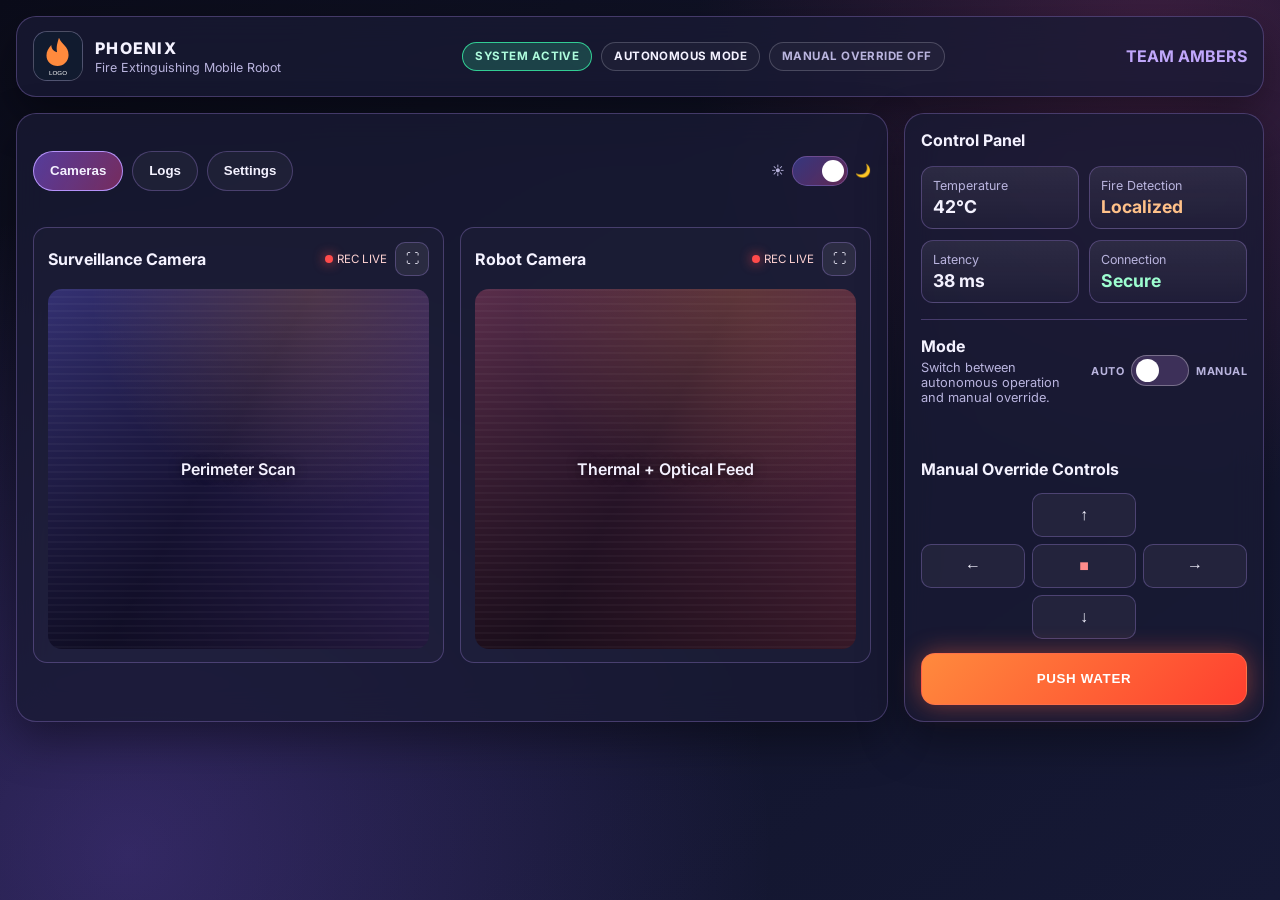
==== index.html @ cbeb3425 "Add top-nav theme switch and improve settings control styling" ====
<!DOCTYPE html>
<html lang="en">
  <head>
    <meta charset="UTF-8" />
    <meta name="viewport" content="width=device-width, initial-scale=1.0" />
    <title>PHOENIX Control Dashboard</title>
    <link rel="preconnect" href="https://fonts.googleapis.com" />
    <link rel="preconnect" href="https://fonts.gstatic.com" crossorigin />
    <link
      href="https://fonts.googleapis.com/css2?family=Inter:wght@400;500;600;700;800&display=swap"
      rel="stylesheet"
    />
    <link rel="stylesheet" href="styles.css" />
  </head>
  <body>
    <div class="app-shell">
      <header class="topbar glass-panel">
        <div class="brand">
          <div class="logo-mark">
            <img
              src="data:image/svg+xml,%3Csvg xmlns='http://www.w3.org/2000/svg' viewBox='0 0 100 100'%3E%3Crect width='100' height='100' rx='18' fill='%23111b2f'/%3E%3Cpath d='M52 12c6 15 20 17 20 36 0 13-10 23-23 23S26 62 26 49c0-9 4-15 10-22 0 8 5 13 12 15-2-12 1-20 4-30z' fill='%23ff8a3d'/%3E%3Ctext x='50' y='90' font-size='13' text-anchor='middle' fill='%23fff' font-family='Arial'%3ELOGO%3C/text%3E%3C/svg%3E"
              alt="PHOENIX logo placeholder"
            />
          </div>
          <div>
            <p class="logo-title">PHOENIX</p>
            <p class="logo-subtitle">Fire Extinguishing Mobile Robot</p>
          </div>
        </div>

        <div class="status-cluster">
          <span class="status-pill active">SYSTEM ACTIVE</span>
          <span class="status-pill">AUTONOMOUS MODE</span>
          <span class="status-pill muted" id="overrideBadge">MANUAL OVERRIDE OFF</span>
        </div>

        <div class="team-tag">TEAM AMBERS</div>
      </header>

      <main class="dashboard-grid">
        <section class="main-panel glass-panel">
          <div class="tabs-row">
            <nav class="main-tabs" aria-label="Main navigation tabs">
              <button class="main-tab active" data-panel="panelCameras">Cameras</button>
              <button class="main-tab" data-panel="panelLogs">Logs</button>
              <button class="main-tab" data-panel="panelSettings">Settings</button>
            </nav>

            <label class="theme-switch" for="themeSwitch">
              <span>☀️</span>
              <input id="themeSwitch" type="checkbox" aria-label="Toggle dark and light mode" />
              <span class="theme-slider"></span>
              <span>🌙</span>
            </label>
          </div>

          <section class="main-content-panel active" id="panelCameras">
            <div class="feeds-section">
              <article class="camera-card">
                <header class="camera-header">
                  <h2>Surveillance Camera</h2>
                  <div class="camera-actions">
                    <span class="recording"><span class="dot"></span>REC LIVE</span>
                    <button class="icon-button" data-target="surveillanceFeed" aria-label="Toggle surveillance camera fullscreen">⛶</button>
                  </div>
                </header>
                <div class="camera-view surveillance" id="surveillanceFeed">
                  <div class="scanline"></div>
                  <p>Perimeter Scan</p>
                </div>
              </article>

              <article class="camera-card">
                <header class="camera-header">
                  <h2>Robot Camera</h2>
                  <div class="camera-actions">
                    <span class="recording"><span class="dot"></span>REC LIVE</span>
                    <button class="icon-button" data-target="robotFeed" aria-label="Toggle robot camera fullscreen">⛶</button>
                  </div>
                </header>
                <div class="camera-view robot" id="robotFeed">
                  <div class="scanline"></div>
                  <p>Thermal + Optical Feed</p>
                </div>
              </article>
            </div>
          </section>

          <section class="main-content-panel" id="panelLogs">
            <div class="logs-board">
              <h2>Mission Logs</h2>
              <ul class="logs-list">
                <li><span>11:28:17</span> Autonomous patrol initialized on Track Alpha.</li>
                <li><span>11:29:03</span> Heat signature detected at Zone B2.</li>
                <li><span>11:29:26</span> Water discharge cycle armed.</li>
                <li><span>11:29:41</span> PUSH WATER command validated by operator.</li>
                <li><span>11:30:11</span> Suppression cycle completed successfully.</li>
                <li><span>11:30:40</span> Area thermal index returned to safe baseline.</li>
              </ul>
            </div>
          </section>

          <section class="main-content-panel" id="panelSettings">
            <div class="settings-board">
              <h2>System Settings</h2>
              <div class="settings-grid">
                <label class="setting-item"><span>Auto Reconnect</span><input class="setting-toggle" type="checkbox" checked /></label>
                <label class="setting-item"><span>Thermal Overlay</span><input class="setting-toggle" type="checkbox" checked /></label>
                <label class="setting-item"><span>Alert Sound</span><input class="setting-toggle" type="checkbox" /></label>
                <label class="setting-item"><span>Night Contrast Boost</span><input class="setting-toggle" type="checkbox" checked /></label>
              </div>
            </div>
          </section>
        </section>

        <aside class="control-sidebar glass-panel" id="controls">
          <h2>Control Panel</h2>

          <section class="status-grid">
            <div class="metric-card"><p>Temperature</p><strong>42°C</strong></div>
            <div class="metric-card"><p>Fire Detection</p><strong class="alert">Localized</strong></div>
            <div class="metric-card"><p>Latency</p><strong>38 ms</strong></div>
            <div class="metric-card"><p>Connection</p><strong class="ok">Secure</strong></div>
          </section>

          <section class="mode-toggle">
            <div>
              <h3>Mode</h3>
              <p>Switch between autonomous operation and manual override.</p>
            </div>
            <label class="switch" for="modeSwitch">
              <span class="switch-label">AUTO</span>
              <input type="checkbox" id="modeSwitch" />
              <span class="slider"></span>
              <span class="switch-label">MANUAL</span>
            </label>
          </section>

          <div class="mode-feedback" id="modeFeedback" role="status" aria-live="polite"></div>

          <section class="manual-controls" id="manualControls" hidden>
            <h3>Manual Override Controls</h3>
            <div class="dpad" role="group" aria-label="Directional controls">
              <button aria-label="Move up">↑</button>
              <button aria-label="Move left">←</button>
              <button class="stop-mini" aria-label="Pause">■</button>
              <button aria-label="Move right">→</button>
              <button aria-label="Move down">↓</button>
            </div>
            <button class="emergency-stop">PUSH WATER</button>
          </section>
        </aside>
      </main>
    </div>

    <script src="script.js"></script>
  </body>
</html>
---- styles.css ----
:root {
  --bg-primary: #101123;
  --glass: rgba(25, 26, 52, 0.78);
  --border: rgba(186, 151, 255, 0.28);
  --text-main: #f4f2ff;
  --text-dim: #b9b4de;
  --brand-primary: #8b5cf6;
  --brand-secondary: #ec4899;
  --accent-warm: #ff9f43;
  --danger: #ff4b4b;
  --ok: #39f0a8;
  --shadow: 0 18px 45px rgba(0, 0, 0, 0.4);
  --radius-lg: 20px;
  --radius-md: 14px;
}

body.light {
  --bg-primary: #eef2ff;
  --glass: rgba(255, 255, 255, 0.82);
  --border: rgba(99, 102, 241, 0.24);
  --text-main: #1f2340;
  --text-dim: #59608d;
  --brand-primary: #6366f1;
  --brand-secondary: #ec4899;
  --accent-warm: #f97316;
  --shadow: 0 16px 35px rgba(70, 69, 126, 0.16);
}

* { box-sizing: border-box; }

body {
  margin: 0;
  font-family: "Inter", sans-serif;
  background:
    radial-gradient(circle at 90% 5%, rgba(236, 72, 153, 0.2), transparent 32%),
    radial-gradient(circle at 10% 95%, rgba(139, 92, 246, 0.28), transparent 45%),
    linear-gradient(145deg, #0b0c1a, #11142a 45%, #161936);
  color: var(--text-main);
  min-height: 100vh;
  transition: background .3s ease, color .2s ease;
}

body.light {
  background:
    radial-gradient(circle at 95% 0%, rgba(99, 102, 241, 0.18), transparent 34%),
    radial-gradient(circle at 8% 95%, rgba(236, 72, 153, 0.14), transparent 40%),
    linear-gradient(145deg, #eef2ff, #f8f9ff 45%, #f2f6ff);
}

.app-shell { max-width: 1600px; margin: 0 auto; padding: 1rem; display: grid; gap: 1rem; }

.glass-panel {
  background: var(--glass);
  border: 1px solid var(--border);
  backdrop-filter: blur(16px);
  border-radius: var(--radius-lg);
  box-shadow: var(--shadow);
  animation: fadeInUp .45s ease;
}

.topbar { padding: 0.9rem 1rem; display: flex; gap: 0.8rem; align-items: center; justify-content: space-between; }
.brand { display: flex; align-items: center; gap: 0.75rem; }

.logo-mark {
  width: 50px;
  height: 50px;
  border-radius: 14px;
  overflow: hidden;
  border: 1px solid rgba(255,255,255,.22);
  background: linear-gradient(135deg, #22264f, #171a33);
}

body.light .logo-mark {
  border-color: rgba(99, 102, 241, 0.28);
  background: linear-gradient(135deg, #edf0ff, #dfe4ff);
}

.logo-mark img { width: 100%; height: 100%; object-fit: cover; display:block; }
.logo-title { margin: 0; font-weight: 800; letter-spacing: 0.08em; }
.logo-subtitle { margin: 0.1rem 0 0; font-size: 0.78rem; color: var(--text-dim); }

.status-cluster { display: flex; gap: 0.55rem; flex-wrap: wrap; justify-content: center; }
.status-pill {
  border: 1px solid color-mix(in srgb, var(--text-main) 20%, transparent);
  border-radius: 999px;
  padding: 0.4rem 0.75rem;
  font-size: 0.72rem;
  font-weight: 700;
  letter-spacing: 0.04em;
  background: rgba(255, 255, 255, 0.03);
}
.status-pill.active { background: rgba(57, 240, 168, 0.2); border-color: rgba(57, 240, 168, 0.8); color: #aefcdd; }
.status-pill.muted { color: var(--text-dim); }
.team-tag { font-weight: 700; color: color-mix(in srgb, var(--brand-primary) 50%, var(--text-main)); }

.dashboard-grid { display: grid; grid-template-columns: 1fr 360px; gap: 1rem; }
.main-panel { padding: 1rem; display: grid; gap: 1rem; }

.tabs-row { display: flex; align-items: center; justify-content: space-between; gap: .8rem; flex-wrap: wrap; }
.main-tabs { display: flex; gap: 0.55rem; flex-wrap: wrap; }
.main-tab,
.main-tab-link {
  border: 1px solid var(--border);
  background: rgba(255, 255, 255, 0.04);
  color: var(--text-main);
  border-radius: 999px;
  min-height: 40px;
  padding: 0.55rem 1rem;
  font-weight: 600;
  text-decoration: none;
  display: inline-flex;
  align-items: center;
  justify-content: center;
  transition: transform .2s ease, box-shadow .2s ease, border-color .2s ease;
}

.main-tab:hover,
.main-tab-link:hover { transform: translateY(-1px); box-shadow: 0 8px 20px rgba(0,0,0,.25); }

.main-tab.active,
.main-tab-link.active {
  background: linear-gradient(120deg, rgba(139, 92, 246, 0.55), rgba(236, 72, 153, 0.45));
  border-color: rgba(186, 151, 255, 0.95);
}

.theme-switch {
  display: inline-flex;
  align-items: center;
  gap: .45rem;
  font-size: .8rem;
  color: var(--text-dim);
  user-select: none;
}

.theme-switch input {
  opacity: 0;
  width: 0;
  height: 0;
  position: absolute;
}

.theme-slider {
  position: relative;
  width: 56px;
  height: 30px;
  border-radius: 999px;
  border: 1px solid var(--border);
  background: linear-gradient(135deg, rgba(99,102,241,.4), rgba(236,72,153,.34));
}

.theme-slider::before {
  content: "";
  position: absolute;
  left: 4px;
  top: 3px;
  width: 22px;
  height: 22px;
  border-radius: 50%;
  background: #fff;
  transition: transform .22s ease;
}

.theme-switch input:checked + .theme-slider::before {
  transform: translateX(25px);
}

.main-content-panel { display: none; }
.main-content-panel.active { display: block; animation: fadeIn .28s ease; }

.feeds-section { display: grid; grid-template-columns: repeat(2, minmax(0, 1fr)); gap: 1rem; }
.camera-card {
  padding: 0.85rem;
  border: 1px solid var(--border);
  border-radius: var(--radius-md);
  background: rgba(255, 255, 255, 0.02);
  transition: transform .2s ease, box-shadow .2s ease;
}
.camera-card:hover { transform: translateY(-2px); box-shadow: 0 14px 30px rgba(0,0,0,.25); }

.camera-header { display: flex; justify-content: space-between; align-items: center; margin-bottom: 0.8rem; }
.camera-header h2,.control-sidebar h2,.mode-toggle h3,.manual-controls h3,.logs-board h2,.settings-board h2 { margin: 0; font-size: 1rem; }
.camera-actions { display: flex; align-items: center; gap: 0.5rem; }
.recording { font-size: 0.72rem; color: #ffd3d3; display: flex; align-items: center; gap: 0.3rem; }
.dot { width: 8px; height: 8px; border-radius: 50%; background: var(--danger); box-shadow: 0 0 12px rgba(255, 75, 75, 0.9); animation: pulse 1.15s infinite; }

.icon-button { border: 1px solid var(--border); background: rgba(255,255,255,.07); color: var(--text-main); border-radius: 10px; width: 34px; height: 34px; cursor: pointer; }
.icon-button:hover { border-color: rgba(236,72,153,.7); }

.camera-view {
  position: relative;
  border-radius: var(--radius-md);
  min-height: 440px;
  overflow: hidden;
  display: grid;
  place-content: center;
  text-align: center;
  color: #f4f1ff;
  isolation: isolate;
}
.camera-view::after { content:""; position:absolute; inset:0; background: radial-gradient(circle at 70% 0%, rgba(255, 159, 67, 0.2), transparent 50%); z-index:0; }
.camera-view p { z-index:1; margin:0; font-weight:600; text-shadow:0 0 12px rgba(0,0,0,.7); }
.surveillance { background: linear-gradient(rgba(0,0,0,.2), rgba(0,0,0,.62)), linear-gradient(120deg, #413d8f, #28215d 45%, #5a3f9f); }
.robot { background: linear-gradient(rgba(0,0,0,.2), rgba(0,0,0,.62)), linear-gradient(120deg, #70395d, #442245 45%, #8e3f66); }
.scanline { position:absolute; inset:0; background: repeating-linear-gradient(to bottom, rgba(255,255,255,.03) 0, rgba(255,255,255,.03) 2px, transparent 2px, transparent 7px); }

.logs-board,.settings-board { border:1px solid var(--border); border-radius: var(--radius-md); padding:0.9rem; background: rgba(255,255,255,.03); }
.logs-list { list-style:none; padding:0; margin:.8rem 0 0; display:grid; gap:.55rem; }
.logs-list li { border:1px solid var(--border); border-radius:10px; padding:.58rem .7rem; font-size:.82rem; background: rgba(255,255,255,.03); }
.logs-list li span { color: #d1b4ff; font-weight:700; margin-right:.4rem; }

.settings-grid { margin-top:.8rem; display:grid; grid-template-columns: repeat(2, minmax(0,1fr)); gap:.75rem; }
.setting-item {
  display:flex;
  justify-content:space-between;
  align-items:center;
  border:1px solid var(--border);
  background: rgba(255,255,255,.03);
  border-radius:12px;
  padding:.7rem .85rem;
  font-size:.86rem;
  min-height: 54px;
}

.setting-toggle {
  appearance: none;
  width: 48px;
  height: 26px;
  border-radius: 999px;
  background: color-mix(in srgb, var(--text-dim) 45%, transparent);
  border: 1px solid var(--border);
  position: relative;
  transition: .2s ease;
  cursor: pointer;
}

.setting-toggle::before {
  content: "";
  width: 18px;
  height: 18px;
  border-radius: 50%;
  background: white;
  position: absolute;
  top: 3px;
  left: 3px;
  transition: .2s ease;
}

.setting-toggle:checked {
  background: linear-gradient(135deg, var(--brand-primary), var(--brand-secondary));
}

.setting-toggle:checked::before {
  transform: translateX(21px);
}

.control-sidebar { padding:1rem; display:grid; gap:1rem; align-content:start; }
.status-grid { display:grid; grid-template-columns: repeat(2, minmax(0,1fr)); gap:.65rem; }
.metric-card { border-radius:12px; border:1px solid var(--border); background:linear-gradient(180deg, rgba(255,255,255,.08), rgba(255,255,255,.02)); padding:.7rem; transition: transform .2s ease; }
.metric-card:hover { transform: translateY(-2px); }
.metric-card p { margin:0; color:var(--text-dim); font-size:.78rem; }
.metric-card strong { margin-top:.2rem; display:block; font-size:1.1rem; }
.metric-card .alert { color:#ffc189; }
.metric-card .ok { color:#9dfdd0; }

.mode-toggle { display:flex; justify-content:space-between; gap:1rem; align-items:center; border-top:1px solid var(--border); padding-top:1rem; }
.mode-toggle p { margin:.25rem 0 0; color:var(--text-dim); font-size:.8rem; }
.switch { display:flex; align-items:center; gap:.45rem; }
.switch-label { font-size:.68rem; color:var(--text-dim); font-weight:700; letter-spacing:.04em; }
.switch input { opacity:0; width:0; height:0; position:absolute; }
.slider { position:relative; width:58px; height:31px; background:#3d3059; border-radius:999px; transition:.22s; border:1px solid rgba(255,255,255,.3); }
.slider::before { content:""; position:absolute; width:23px; height:23px; left:4px; top:3px; border-radius:50%; background:white; transition:.22s; }
.switch input:checked + .slider { background: linear-gradient(135deg, var(--brand-primary), var(--brand-secondary)); box-shadow: 0 0 14px rgba(139,92,246,.45); }
.switch input:checked + .slider::before { transform: translateX(27px); }

.mode-feedback {
  min-height: 22px;
  font-size: .78rem;
  color: #c7b6ff;
  opacity: 0;
  transform: translateY(-2px);
  transition: opacity .2s ease, transform .2s ease;
}
.mode-feedback.show { opacity: 1; transform: translateY(0); }

.manual-controls { display:grid; gap:.85rem; animation:fadeIn .25s ease; }
.dpad { display:grid; grid-template-columns: repeat(3, minmax(0,1fr)); gap:.45rem; }
.dpad button { border:1px solid var(--border); background: rgba(255,255,255,.05); color:var(--text-main); border-radius:10px; min-height:44px; font-size:1rem; }
.dpad button:hover { background: rgba(255,255,255,.12); }
.dpad button:nth-child(1){grid-column:2;} .dpad button:nth-child(2){grid-column:1;} .dpad button:nth-child(3){grid-column:2;} .dpad button:nth-child(4){grid-column:3;} .dpad button:nth-child(5){grid-column:2;}
.stop-mini { color:#ff8c8c !important; }

.emergency-stop { border:1px solid rgba(255,110,80,.65); background:linear-gradient(135deg, #ff8a3d, #ff3f2f); color:white; font-weight:800; letter-spacing:.05em; border-radius:14px; min-height:52px; box-shadow:0 0 24px rgba(255, 96, 61, 0.45); transition: transform .16s ease; }
.emergency-stop:hover { transform: scale(1.02); }

@keyframes pulse { 0%,100%{transform:scale(1);opacity:1;} 50%{transform:scale(1.2);opacity:.55;} }
@keyframes fadeIn { from { opacity:0; transform: translateY(3px);} to { opacity:1; transform:translateY(0);} }
@keyframes fadeInUp { from { opacity:0; transform: translateY(8px);} to { opacity:1; transform: translateY(0);} }

@media (max-width:1300px){ .camera-view { min-height:360px; } }
@media (max-width:1100px){ .dashboard-grid { grid-template-columns:1fr; } .topbar { flex-wrap:wrap; } .team-tag{ width:100%; text-align:right; } .settings-grid { grid-template-columns:1fr; } }
@media (max-width:800px){ .feeds-section { grid-template-columns:1fr; } .camera-view { min-height:280px; } .status-cluster{width:100%;} }
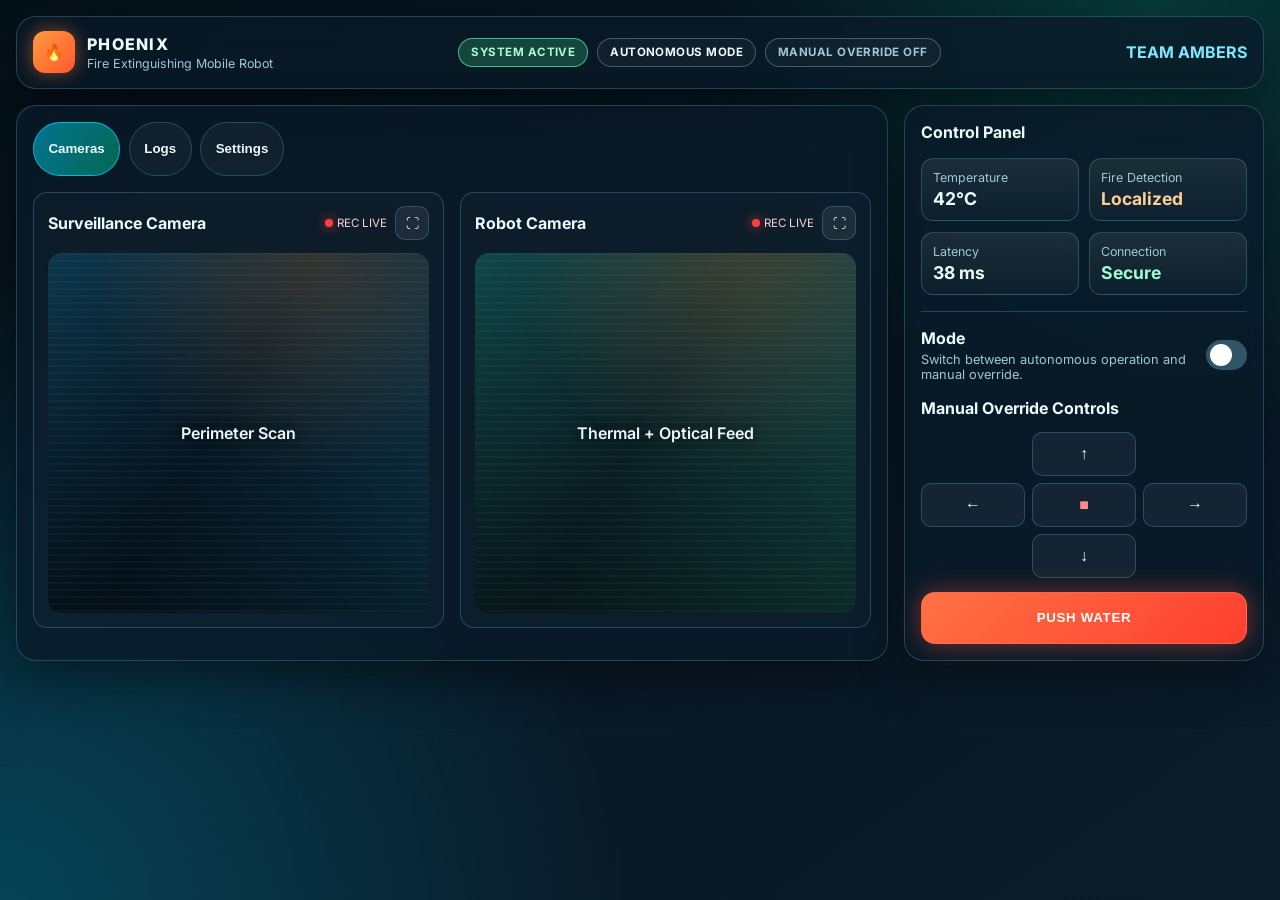
==== commit 33024476: "Merge branch 'main' into codex/design-dashboard-ui-for-phoenix-robot-47hbim" ====
--- a/index.html
+++ b/index.html
@@ -16,12 +16,7 @@
     <div class="app-shell">
       <header class="topbar glass-panel">
         <div class="brand">
-          <div class="logo-mark">
-            <img
-              src="data:image/svg+xml,%3Csvg xmlns='http://www.w3.org/2000/svg' viewBox='0 0 100 100'%3E%3Crect width='100' height='100' rx='18' fill='%23111b2f'/%3E%3Cpath d='M52 12c6 15 20 17 20 36 0 13-10 23-23 23S26 62 26 49c0-9 4-15 10-22 0 8 5 13 12 15-2-12 1-20 4-30z' fill='%23ff8a3d'/%3E%3Ctext x='50' y='90' font-size='13' text-anchor='middle' fill='%23fff' font-family='Arial'%3ELOGO%3C/text%3E%3C/svg%3E"
-              alt="PHOENIX logo placeholder"
-            />
-          </div>
+          <div class="logo-mark" aria-hidden="true">🔥</div>
           <div>
             <p class="logo-title">PHOENIX</p>
             <p class="logo-subtitle">Fire Extinguishing Mobile Robot</p>
@@ -39,20 +34,11 @@
 
       <main class="dashboard-grid">
         <section class="main-panel glass-panel">
-          <div class="tabs-row">
-            <nav class="main-tabs" aria-label="Main navigation tabs">
-              <button class="main-tab active" data-panel="panelCameras">Cameras</button>
-              <button class="main-tab" data-panel="panelLogs">Logs</button>
-              <button class="main-tab" data-panel="panelSettings">Settings</button>
-            </nav>
-
-            <label class="theme-switch" for="themeSwitch">
-              <span>☀️</span>
-              <input id="themeSwitch" type="checkbox" aria-label="Toggle dark and light mode" />
-              <span class="theme-slider"></span>
-              <span>🌙</span>
-            </label>
-          </div>
+          <nav class="main-tabs" aria-label="Main navigation tabs">
+            <button class="main-tab active" data-panel="panelCameras">Cameras</button>
+            <button class="main-tab" data-panel="panelLogs">Logs</button>
+            <button class="main-tab" data-panel="panelSettings">Settings</button>
+          </nav>
 
           <section class="main-content-panel active" id="panelCameras">
             <div class="feeds-section">
@@ -104,10 +90,22 @@
             <div class="settings-board">
               <h2>System Settings</h2>
               <div class="settings-grid">
-                <label class="setting-item"><span>Auto Reconnect</span><input class="setting-toggle" type="checkbox" checked /></label>
-                <label class="setting-item"><span>Thermal Overlay</span><input class="setting-toggle" type="checkbox" checked /></label>
-                <label class="setting-item"><span>Alert Sound</span><input class="setting-toggle" type="checkbox" /></label>
-                <label class="setting-item"><span>Night Contrast Boost</span><input class="setting-toggle" type="checkbox" checked /></label>
+                <label class="setting-item">
+                  <span>Auto Reconnect</span>
+                  <input type="checkbox" checked />
+                </label>
+                <label class="setting-item">
+                  <span>Thermal Overlay</span>
+                  <input type="checkbox" checked />
+                </label>
+                <label class="setting-item">
+                  <span>Alert Sound</span>
+                  <input type="checkbox" />
+                </label>
+                <label class="setting-item">
+                  <span>Night Contrast Boost</span>
+                  <input type="checkbox" checked />
+                </label>
               </div>
             </div>
           </section>
@@ -117,10 +115,22 @@
           <h2>Control Panel</h2>
 
           <section class="status-grid">
-            <div class="metric-card"><p>Temperature</p><strong>42°C</strong></div>
-            <div class="metric-card"><p>Fire Detection</p><strong class="alert">Localized</strong></div>
-            <div class="metric-card"><p>Latency</p><strong>38 ms</strong></div>
-            <div class="metric-card"><p>Connection</p><strong class="ok">Secure</strong></div>
+            <div class="metric-card">
+              <p>Temperature</p>
+              <strong>42°C</strong>
+            </div>
+            <div class="metric-card">
+              <p>Fire Detection</p>
+              <strong class="alert">Localized</strong>
+            </div>
+            <div class="metric-card">
+              <p>Latency</p>
+              <strong>38 ms</strong>
+            </div>
+            <div class="metric-card">
+              <p>Connection</p>
+              <strong class="ok">Secure</strong>
+            </div>
           </section>
 
           <section class="mode-toggle">
@@ -128,15 +138,11 @@
               <h3>Mode</h3>
               <p>Switch between autonomous operation and manual override.</p>
             </div>
-            <label class="switch" for="modeSwitch">
-              <span class="switch-label">AUTO</span>
+            <label class="switch">
               <input type="checkbox" id="modeSwitch" />
               <span class="slider"></span>
-              <span class="switch-label">MANUAL</span>
             </label>
           </section>
-
-          <div class="mode-feedback" id="modeFeedback" role="status" aria-live="polite"></div>
 
           <section class="manual-controls" id="manualControls" hidden>
             <h3>Manual Override Controls</h3>
@@ -147,6 +153,7 @@
               <button aria-label="Move right">→</button>
               <button aria-label="Move down">↓</button>
             </div>
+
             <button class="emergency-stop">PUSH WATER</button>
           </section>
         </aside>
--- a/styles.css
+++ b/styles.css
@@ -1,29 +1,18 @@
 :root {
-  --bg-primary: #101123;
-  --glass: rgba(25, 26, 52, 0.78);
-  --border: rgba(186, 151, 255, 0.28);
-  --text-main: #f4f2ff;
-  --text-dim: #b9b4de;
-  --brand-primary: #8b5cf6;
-  --brand-secondary: #ec4899;
-  --accent-warm: #ff9f43;
-  --danger: #ff4b4b;
-  --ok: #39f0a8;
+  --bg-primary: #061017;
+  --bg-secondary: #0b2230;
+  --glass: rgba(10, 26, 40, 0.78);
+  --border: rgba(122, 229, 255, 0.22);
+  --text-main: #ebfbff;
+  --text-dim: #9fc8d3;
+  --brand-primary: #00d1ff;
+  --brand-secondary: #00ffa8;
+  --accent-warm: #ff9a3d;
+  --danger: #ff3f3f;
+  --ok: #4df7a1;
   --shadow: 0 18px 45px rgba(0, 0, 0, 0.4);
   --radius-lg: 20px;
   --radius-md: 14px;
-}
-
-body.light {
-  --bg-primary: #eef2ff;
-  --glass: rgba(255, 255, 255, 0.82);
-  --border: rgba(99, 102, 241, 0.24);
-  --text-main: #1f2340;
-  --text-dim: #59608d;
-  --brand-primary: #6366f1;
-  --brand-secondary: #ec4899;
-  --accent-warm: #f97316;
-  --shadow: 0 16px 35px rgba(70, 69, 126, 0.16);
 }
 
 * { box-sizing: border-box; }
@@ -32,22 +21,20 @@
   margin: 0;
   font-family: "Inter", sans-serif;
   background:
-    radial-gradient(circle at 90% 5%, rgba(236, 72, 153, 0.2), transparent 32%),
-    radial-gradient(circle at 10% 95%, rgba(139, 92, 246, 0.28), transparent 45%),
-    linear-gradient(145deg, #0b0c1a, #11142a 45%, #161936);
+    radial-gradient(circle at 90% 0%, rgba(0, 255, 168, 0.15), transparent 30%),
+    radial-gradient(circle at 0% 100%, rgba(0, 209, 255, 0.24), transparent 40%),
+    linear-gradient(145deg, #041018, #081723 45%, #0a1c2a);
   color: var(--text-main);
   min-height: 100vh;
-  transition: background .3s ease, color .2s ease;
-}
-
-body.light {
-  background:
-    radial-gradient(circle at 95% 0%, rgba(99, 102, 241, 0.18), transparent 34%),
-    radial-gradient(circle at 8% 95%, rgba(236, 72, 153, 0.14), transparent 40%),
-    linear-gradient(145deg, #eef2ff, #f8f9ff 45%, #f2f6ff);
-}
-
-.app-shell { max-width: 1600px; margin: 0 auto; padding: 1rem; display: grid; gap: 1rem; }
+}
+
+.app-shell {
+  max-width: 1600px;
+  margin: 0 auto;
+  padding: 1rem;
+  display: grid;
+  gap: 1rem;
+}
 
 .glass-panel {
   background: var(--glass);
@@ -55,33 +42,40 @@
   backdrop-filter: blur(16px);
   border-radius: var(--radius-lg);
   box-shadow: var(--shadow);
-  animation: fadeInUp .45s ease;
-}
-
-.topbar { padding: 0.9rem 1rem; display: flex; gap: 0.8rem; align-items: center; justify-content: space-between; }
+}
+
+.topbar {
+  padding: 0.9rem 1rem;
+  display: flex;
+  gap: 0.8rem;
+  align-items: center;
+  justify-content: space-between;
+}
+
 .brand { display: flex; align-items: center; gap: 0.75rem; }
 
 .logo-mark {
-  width: 50px;
-  height: 50px;
-  border-radius: 14px;
-  overflow: hidden;
-  border: 1px solid rgba(255,255,255,.22);
-  background: linear-gradient(135deg, #22264f, #171a33);
-}
-
-body.light .logo-mark {
-  border-color: rgba(99, 102, 241, 0.28);
-  background: linear-gradient(135deg, #edf0ff, #dfe4ff);
-}
-
-.logo-mark img { width: 100%; height: 100%; object-fit: cover; display:block; }
+  width: 42px;
+  height: 42px;
+  border-radius: 12px;
+  display: grid;
+  place-content: center;
+  background: linear-gradient(135deg, var(--accent-warm), #ff5a2f);
+  box-shadow: 0 0 18px rgba(255, 122, 67, 0.5);
+}
+
 .logo-title { margin: 0; font-weight: 800; letter-spacing: 0.08em; }
 .logo-subtitle { margin: 0.1rem 0 0; font-size: 0.78rem; color: var(--text-dim); }
 
-.status-cluster { display: flex; gap: 0.55rem; flex-wrap: wrap; justify-content: center; }
+.status-cluster {
+  display: flex;
+  gap: 0.55rem;
+  flex-wrap: wrap;
+  justify-content: center;
+}
+
 .status-pill {
-  border: 1px solid color-mix(in srgb, var(--text-main) 20%, transparent);
+  border: 1px solid rgba(255, 255, 255, 0.25);
   border-radius: 999px;
   padding: 0.4rem 0.75rem;
   font-size: 0.72rem;
@@ -89,213 +83,285 @@
   letter-spacing: 0.04em;
   background: rgba(255, 255, 255, 0.03);
 }
-.status-pill.active { background: rgba(57, 240, 168, 0.2); border-color: rgba(57, 240, 168, 0.8); color: #aefcdd; }
+
+.status-pill.active {
+  background: rgba(77, 247, 161, 0.2);
+  border-color: rgba(77, 247, 161, 0.7);
+  color: #a9ffd3;
+}
+
 .status-pill.muted { color: var(--text-dim); }
-.team-tag { font-weight: 700; color: color-mix(in srgb, var(--brand-primary) 50%, var(--text-main)); }
-
-.dashboard-grid { display: grid; grid-template-columns: 1fr 360px; gap: 1rem; }
-.main-panel { padding: 1rem; display: grid; gap: 1rem; }
-
-.tabs-row { display: flex; align-items: center; justify-content: space-between; gap: .8rem; flex-wrap: wrap; }
-.main-tabs { display: flex; gap: 0.55rem; flex-wrap: wrap; }
-.main-tab,
-.main-tab-link {
+.team-tag { font-weight: 700; color: #7de8ff; }
+
+.dashboard-grid {
+  display: grid;
+  grid-template-columns: 1fr 360px;
+  gap: 1rem;
+}
+
+.main-panel {
+  padding: 1rem;
+  display: grid;
+  gap: 1rem;
+}
+
+.main-tabs {
+  display: flex;
+  gap: 0.55rem;
+  flex-wrap: wrap;
+}
+
+.main-tab {
   border: 1px solid var(--border);
   background: rgba(255, 255, 255, 0.04);
   color: var(--text-main);
   border-radius: 999px;
-  min-height: 40px;
-  padding: 0.55rem 1rem;
+  min-height: 38px;
+  padding: 0 0.9rem;
   font-weight: 600;
-  text-decoration: none;
-  display: inline-flex;
-  align-items: center;
-  justify-content: center;
-  transition: transform .2s ease, box-shadow .2s ease, border-color .2s ease;
-}
-
-.main-tab:hover,
-.main-tab-link:hover { transform: translateY(-1px); box-shadow: 0 8px 20px rgba(0,0,0,.25); }
-
-.main-tab.active,
-.main-tab-link.active {
-  background: linear-gradient(120deg, rgba(139, 92, 246, 0.55), rgba(236, 72, 153, 0.45));
-  border-color: rgba(186, 151, 255, 0.95);
-}
-
-.theme-switch {
-  display: inline-flex;
-  align-items: center;
-  gap: .45rem;
-  font-size: .8rem;
-  color: var(--text-dim);
-  user-select: none;
-}
-
-.theme-switch input {
-  opacity: 0;
-  width: 0;
-  height: 0;
-  position: absolute;
-}
-
-.theme-slider {
-  position: relative;
-  width: 56px;
-  height: 30px;
-  border-radius: 999px;
-  border: 1px solid var(--border);
-  background: linear-gradient(135deg, rgba(99,102,241,.4), rgba(236,72,153,.34));
-}
-
-.theme-slider::before {
-  content: "";
-  position: absolute;
-  left: 4px;
-  top: 3px;
-  width: 22px;
-  height: 22px;
-  border-radius: 50%;
-  background: #fff;
-  transition: transform .22s ease;
-}
-
-.theme-switch input:checked + .theme-slider::before {
-  transform: translateX(25px);
+}
+
+.main-tab.active {
+  background: linear-gradient(120deg, rgba(0, 209, 255, 0.5), rgba(0, 255, 168, 0.35));
+  border-color: rgba(0, 209, 255, 0.75);
 }
 
 .main-content-panel { display: none; }
-.main-content-panel.active { display: block; animation: fadeIn .28s ease; }
-
-.feeds-section { display: grid; grid-template-columns: repeat(2, minmax(0, 1fr)); gap: 1rem; }
+.main-content-panel.active { display: block; }
+
+.feeds-section {
+  display: grid;
+  grid-template-columns: repeat(2, minmax(0, 1fr));
+  gap: 1rem;
+}
+
 .camera-card {
   padding: 0.85rem;
   border: 1px solid var(--border);
   border-radius: var(--radius-md);
   background: rgba(255, 255, 255, 0.02);
-  transition: transform .2s ease, box-shadow .2s ease;
-}
-.camera-card:hover { transform: translateY(-2px); box-shadow: 0 14px 30px rgba(0,0,0,.25); }
-
-.camera-header { display: flex; justify-content: space-between; align-items: center; margin-bottom: 0.8rem; }
-.camera-header h2,.control-sidebar h2,.mode-toggle h3,.manual-controls h3,.logs-board h2,.settings-board h2 { margin: 0; font-size: 1rem; }
+}
+
+.camera-header {
+  display: flex;
+  justify-content: space-between;
+  align-items: center;
+  margin-bottom: 0.8rem;
+}
+
+.camera-header h2,
+.control-sidebar h2,
+.mode-toggle h3,
+.manual-controls h3,
+.logs-board h2,
+.settings-board h2 { margin: 0; font-size: 1rem; }
+
 .camera-actions { display: flex; align-items: center; gap: 0.5rem; }
 .recording { font-size: 0.72rem; color: #ffd3d3; display: flex; align-items: center; gap: 0.3rem; }
-.dot { width: 8px; height: 8px; border-radius: 50%; background: var(--danger); box-shadow: 0 0 12px rgba(255, 75, 75, 0.9); animation: pulse 1.15s infinite; }
-
-.icon-button { border: 1px solid var(--border); background: rgba(255,255,255,.07); color: var(--text-main); border-radius: 10px; width: 34px; height: 34px; cursor: pointer; }
-.icon-button:hover { border-color: rgba(236,72,153,.7); }
+.dot {
+  width: 8px;
+  height: 8px;
+  border-radius: 50%;
+  background: var(--danger);
+  box-shadow: 0 0 12px rgba(255, 63, 63, 0.9);
+}
+
+.icon-button {
+  border: 1px solid var(--border);
+  background: rgba(255, 255, 255, 0.07);
+  color: var(--text-main);
+  border-radius: 10px;
+  width: 34px;
+  height: 34px;
+  cursor: pointer;
+}
 
 .camera-view {
   position: relative;
   border-radius: var(--radius-md);
-  min-height: 440px;
+  min-height: 460px;
   overflow: hidden;
   display: grid;
   place-content: center;
   text-align: center;
-  color: #f4f1ff;
+  color: #e9f8ff;
   isolation: isolate;
 }
-.camera-view::after { content:""; position:absolute; inset:0; background: radial-gradient(circle at 70% 0%, rgba(255, 159, 67, 0.2), transparent 50%); z-index:0; }
-.camera-view p { z-index:1; margin:0; font-weight:600; text-shadow:0 0 12px rgba(0,0,0,.7); }
-.surveillance { background: linear-gradient(rgba(0,0,0,.2), rgba(0,0,0,.62)), linear-gradient(120deg, #413d8f, #28215d 45%, #5a3f9f); }
-.robot { background: linear-gradient(rgba(0,0,0,.2), rgba(0,0,0,.62)), linear-gradient(120deg, #70395d, #442245 45%, #8e3f66); }
-.scanline { position:absolute; inset:0; background: repeating-linear-gradient(to bottom, rgba(255,255,255,.03) 0, rgba(255,255,255,.03) 2px, transparent 2px, transparent 7px); }
-
-.logs-board,.settings-board { border:1px solid var(--border); border-radius: var(--radius-md); padding:0.9rem; background: rgba(255,255,255,.03); }
-.logs-list { list-style:none; padding:0; margin:.8rem 0 0; display:grid; gap:.55rem; }
-.logs-list li { border:1px solid var(--border); border-radius:10px; padding:.58rem .7rem; font-size:.82rem; background: rgba(255,255,255,.03); }
-.logs-list li span { color: #d1b4ff; font-weight:700; margin-right:.4rem; }
-
-.settings-grid { margin-top:.8rem; display:grid; grid-template-columns: repeat(2, minmax(0,1fr)); gap:.75rem; }
+
+.camera-view::after {
+  content: "";
+  position: absolute;
+  inset: 0;
+  background: radial-gradient(circle at 70% 0%, rgba(255, 154, 61, 0.18), transparent 50%);
+  z-index: 0;
+}
+
+.camera-view p { z-index: 1; margin: 0; font-weight: 600; text-shadow: 0 0 12px rgba(0, 0, 0, 0.7); }
+
+.surveillance {
+  background:
+    linear-gradient(rgba(0, 0, 0, 0.2), rgba(0, 0, 0, 0.62)),
+    linear-gradient(120deg, #0f4560, #0a263b 45%, #125270);
+}
+
+.robot {
+  background:
+    linear-gradient(rgba(0, 0, 0, 0.2), rgba(0, 0, 0, 0.62)),
+    linear-gradient(120deg, #14595a, #11363f 45%, #1d6c66);
+}
+
+.scanline {
+  position: absolute;
+  inset: 0;
+  background: repeating-linear-gradient(to bottom, rgba(255, 255, 255, 0.03) 0, rgba(255, 255, 255, 0.03) 2px, transparent 2px, transparent 7px);
+}
+
+.logs-board,
+.settings-board {
+  border: 1px solid var(--border);
+  border-radius: var(--radius-md);
+  padding: 0.9rem;
+  background: rgba(255, 255, 255, 0.03);
+}
+
+.logs-list {
+  list-style: none;
+  padding: 0;
+  margin: 0.8rem 0 0;
+  display: grid;
+  gap: 0.55rem;
+}
+
+.logs-list li {
+  border: 1px solid var(--border);
+  border-radius: 10px;
+  padding: 0.58rem 0.7rem;
+  font-size: 0.82rem;
+  background: rgba(255, 255, 255, 0.03);
+}
+
+.logs-list li span {
+  color: #96f3ff;
+  font-weight: 700;
+  margin-right: 0.4rem;
+}
+
+.settings-grid {
+  margin-top: 0.8rem;
+  display: grid;
+  grid-template-columns: repeat(2, minmax(0, 1fr));
+  gap: 0.6rem;
+}
+
 .setting-item {
-  display:flex;
-  justify-content:space-between;
-  align-items:center;
-  border:1px solid var(--border);
-  background: rgba(255,255,255,.03);
-  border-radius:12px;
-  padding:.7rem .85rem;
-  font-size:.86rem;
-  min-height: 54px;
-}
-
-.setting-toggle {
-  appearance: none;
-  width: 48px;
-  height: 26px;
+  display: flex;
+  justify-content: space-between;
+  align-items: center;
+  border: 1px solid var(--border);
+  background: rgba(255, 255, 255, 0.03);
+  border-radius: 10px;
+  padding: 0.55rem 0.7rem;
+  font-size: 0.82rem;
+}
+
+.control-sidebar { padding: 1rem; display: grid; gap: 1rem; align-content: start; }
+
+.status-grid {
+  display: grid;
+  grid-template-columns: repeat(2, minmax(0, 1fr));
+  gap: 0.65rem;
+}
+
+.metric-card {
+  border-radius: 12px;
+  border: 1px solid var(--border);
+  background: linear-gradient(180deg, rgba(255, 255, 255, 0.08), rgba(255, 255, 255, 0.02));
+  padding: 0.7rem;
+}
+
+.metric-card p { margin: 0; color: var(--text-dim); font-size: 0.78rem; }
+.metric-card strong { margin-top: 0.2rem; display: block; font-size: 1.1rem; }
+.metric-card .alert { color: #ffcd98; }
+.metric-card .ok { color: #9dfdd0; }
+
+.mode-toggle {
+  display: flex;
+  justify-content: space-between;
+  gap: 1rem;
+  align-items: center;
+  border-top: 1px solid var(--border);
+  padding-top: 1rem;
+}
+
+.mode-toggle p { margin: 0.25rem 0 0; color: var(--text-dim); font-size: 0.8rem; }
+.switch { position: relative; width: 56px; height: 30px; }
+.switch input { opacity: 0; width: 0; height: 0; }
+
+.slider {
+  position: absolute;
+  inset: 0;
+  background: #305567;
   border-radius: 999px;
-  background: color-mix(in srgb, var(--text-dim) 45%, transparent);
-  border: 1px solid var(--border);
-  position: relative;
-  transition: .2s ease;
-  cursor: pointer;
-}
-
-.setting-toggle::before {
+  transition: 0.2s;
+}
+
+.slider::before {
   content: "";
-  width: 18px;
-  height: 18px;
+  position: absolute;
+  width: 22px;
+  height: 22px;
+  left: 4px;
+  top: 4px;
   border-radius: 50%;
   background: white;
-  position: absolute;
-  top: 3px;
-  left: 3px;
-  transition: .2s ease;
-}
-
-.setting-toggle:checked {
-  background: linear-gradient(135deg, var(--brand-primary), var(--brand-secondary));
-}
-
-.setting-toggle:checked::before {
-  transform: translateX(21px);
-}
-
-.control-sidebar { padding:1rem; display:grid; gap:1rem; align-content:start; }
-.status-grid { display:grid; grid-template-columns: repeat(2, minmax(0,1fr)); gap:.65rem; }
-.metric-card { border-radius:12px; border:1px solid var(--border); background:linear-gradient(180deg, rgba(255,255,255,.08), rgba(255,255,255,.02)); padding:.7rem; transition: transform .2s ease; }
-.metric-card:hover { transform: translateY(-2px); }
-.metric-card p { margin:0; color:var(--text-dim); font-size:.78rem; }
-.metric-card strong { margin-top:.2rem; display:block; font-size:1.1rem; }
-.metric-card .alert { color:#ffc189; }
-.metric-card .ok { color:#9dfdd0; }
-
-.mode-toggle { display:flex; justify-content:space-between; gap:1rem; align-items:center; border-top:1px solid var(--border); padding-top:1rem; }
-.mode-toggle p { margin:.25rem 0 0; color:var(--text-dim); font-size:.8rem; }
-.switch { display:flex; align-items:center; gap:.45rem; }
-.switch-label { font-size:.68rem; color:var(--text-dim); font-weight:700; letter-spacing:.04em; }
-.switch input { opacity:0; width:0; height:0; position:absolute; }
-.slider { position:relative; width:58px; height:31px; background:#3d3059; border-radius:999px; transition:.22s; border:1px solid rgba(255,255,255,.3); }
-.slider::before { content:""; position:absolute; width:23px; height:23px; left:4px; top:3px; border-radius:50%; background:white; transition:.22s; }
-.switch input:checked + .slider { background: linear-gradient(135deg, var(--brand-primary), var(--brand-secondary)); box-shadow: 0 0 14px rgba(139,92,246,.45); }
-.switch input:checked + .slider::before { transform: translateX(27px); }
-
-.mode-feedback {
-  min-height: 22px;
-  font-size: .78rem;
-  color: #c7b6ff;
-  opacity: 0;
-  transform: translateY(-2px);
-  transition: opacity .2s ease, transform .2s ease;
-}
-.mode-feedback.show { opacity: 1; transform: translateY(0); }
-
-.manual-controls { display:grid; gap:.85rem; animation:fadeIn .25s ease; }
-.dpad { display:grid; grid-template-columns: repeat(3, minmax(0,1fr)); gap:.45rem; }
-.dpad button { border:1px solid var(--border); background: rgba(255,255,255,.05); color:var(--text-main); border-radius:10px; min-height:44px; font-size:1rem; }
-.dpad button:hover { background: rgba(255,255,255,.12); }
-.dpad button:nth-child(1){grid-column:2;} .dpad button:nth-child(2){grid-column:1;} .dpad button:nth-child(3){grid-column:2;} .dpad button:nth-child(4){grid-column:3;} .dpad button:nth-child(5){grid-column:2;}
-.stop-mini { color:#ff8c8c !important; }
-
-.emergency-stop { border:1px solid rgba(255,110,80,.65); background:linear-gradient(135deg, #ff8a3d, #ff3f2f); color:white; font-weight:800; letter-spacing:.05em; border-radius:14px; min-height:52px; box-shadow:0 0 24px rgba(255, 96, 61, 0.45); transition: transform .16s ease; }
-.emergency-stop:hover { transform: scale(1.02); }
-
-@keyframes pulse { 0%,100%{transform:scale(1);opacity:1;} 50%{transform:scale(1.2);opacity:.55;} }
-@keyframes fadeIn { from { opacity:0; transform: translateY(3px);} to { opacity:1; transform:translateY(0);} }
-@keyframes fadeInUp { from { opacity:0; transform: translateY(8px);} to { opacity:1; transform: translateY(0);} }
-
-@media (max-width:1300px){ .camera-view { min-height:360px; } }
-@media (max-width:1100px){ .dashboard-grid { grid-template-columns:1fr; } .topbar { flex-wrap:wrap; } .team-tag{ width:100%; text-align:right; } .settings-grid { grid-template-columns:1fr; } }
-@media (max-width:800px){ .feeds-section { grid-template-columns:1fr; } .camera-view { min-height:280px; } .status-cluster{width:100%;} }
+  transition: 0.2s;
+}
+
+.switch input:checked + .slider { background: linear-gradient(135deg, var(--brand-primary), var(--brand-secondary)); }
+.switch input:checked + .slider::before { transform: translateX(26px); }
+
+.manual-controls { display: grid; gap: 0.85rem; }
+.dpad { display: grid; grid-template-columns: repeat(3, minmax(0, 1fr)); gap: 0.45rem; }
+
+.dpad button {
+  border: 1px solid var(--border);
+  background: rgba(255, 255, 255, 0.05);
+  color: var(--text-main);
+  border-radius: 10px;
+  min-height: 44px;
+  font-size: 1rem;
+}
+
+.dpad button:nth-child(1) { grid-column: 2; }
+.dpad button:nth-child(2) { grid-column: 1; }
+.dpad button:nth-child(3) { grid-column: 2; }
+.dpad button:nth-child(4) { grid-column: 3; }
+.dpad button:nth-child(5) { grid-column: 2; }
+.stop-mini { color: #ff8c8c !important; }
+
+.emergency-stop {
+  border: 1px solid rgba(255, 110, 80, 0.65);
+  background: linear-gradient(135deg, #ff7144, #ff3f2f);
+  color: white;
+  font-weight: 800;
+  letter-spacing: 0.05em;
+  border-radius: 14px;
+  min-height: 52px;
+  box-shadow: 0 0 24px rgba(255, 82, 61, 0.45);
+}
+
+@media (max-width: 1300px) {
+  .camera-view { min-height: 360px; }
+}
+
+@media (max-width: 1100px) {
+  .dashboard-grid { grid-template-columns: 1fr; }
+  .topbar { flex-wrap: wrap; }
+  .team-tag { width: 100%; text-align: right; }
+  .settings-grid { grid-template-columns: 1fr; }
+}
+
+@media (max-width: 800px) {
+  .feeds-section { grid-template-columns: 1fr; }
+  .camera-view { min-height: 280px; }
+}
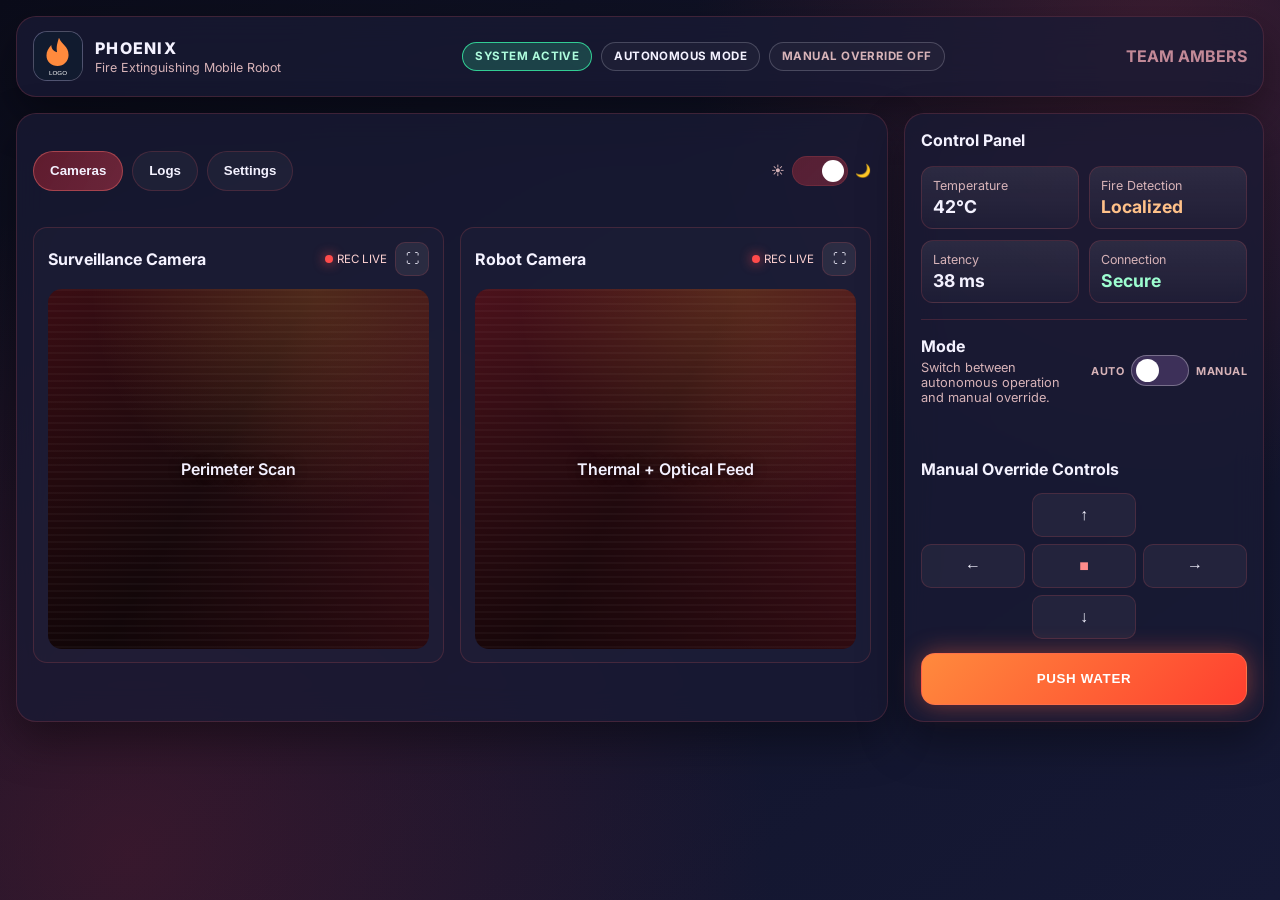
==== commit 8cb23fdc: "Shift dashboard palette from purple to midnight red tones" ====
--- a/index.html
+++ b/index.html
@@ -16,7 +16,12 @@
     <div class="app-shell">
       <header class="topbar glass-panel">
         <div class="brand">
-          <div class="logo-mark" aria-hidden="true">🔥</div>
+          <div class="logo-mark">
+            <img
+              src="data:image/svg+xml,%3Csvg xmlns='http://www.w3.org/2000/svg' viewBox='0 0 100 100'%3E%3Crect width='100' height='100' rx='18' fill='%23111b2f'/%3E%3Cpath d='M52 12c6 15 20 17 20 36 0 13-10 23-23 23S26 62 26 49c0-9 4-15 10-22 0 8 5 13 12 15-2-12 1-20 4-30z' fill='%23ff8a3d'/%3E%3Ctext x='50' y='90' font-size='13' text-anchor='middle' fill='%23fff' font-family='Arial'%3ELOGO%3C/text%3E%3C/svg%3E"
+              alt="PHOENIX logo placeholder"
+            />
+          </div>
           <div>
             <p class="logo-title">PHOENIX</p>
             <p class="logo-subtitle">Fire Extinguishing Mobile Robot</p>
@@ -34,11 +39,20 @@
 
       <main class="dashboard-grid">
         <section class="main-panel glass-panel">
-          <nav class="main-tabs" aria-label="Main navigation tabs">
-            <button class="main-tab active" data-panel="panelCameras">Cameras</button>
-            <button class="main-tab" data-panel="panelLogs">Logs</button>
-            <button class="main-tab" data-panel="panelSettings">Settings</button>
-          </nav>
+          <div class="tabs-row">
+            <nav class="main-tabs" aria-label="Main navigation tabs">
+              <button class="main-tab active" data-panel="panelCameras">Cameras</button>
+              <button class="main-tab" data-panel="panelLogs">Logs</button>
+              <button class="main-tab" data-panel="panelSettings">Settings</button>
+            </nav>
+
+            <label class="theme-switch" for="themeSwitch">
+              <span>☀️</span>
+              <input id="themeSwitch" type="checkbox" aria-label="Toggle dark and light mode" />
+              <span class="theme-slider"></span>
+              <span>🌙</span>
+            </label>
+          </div>
 
           <section class="main-content-panel active" id="panelCameras">
             <div class="feeds-section">
@@ -90,22 +104,10 @@
             <div class="settings-board">
               <h2>System Settings</h2>
               <div class="settings-grid">
-                <label class="setting-item">
-                  <span>Auto Reconnect</span>
-                  <input type="checkbox" checked />
-                </label>
-                <label class="setting-item">
-                  <span>Thermal Overlay</span>
-                  <input type="checkbox" checked />
-                </label>
-                <label class="setting-item">
-                  <span>Alert Sound</span>
-                  <input type="checkbox" />
-                </label>
-                <label class="setting-item">
-                  <span>Night Contrast Boost</span>
-                  <input type="checkbox" checked />
-                </label>
+                <label class="setting-item"><span>Auto Reconnect</span><input class="setting-toggle" type="checkbox" checked /></label>
+                <label class="setting-item"><span>Thermal Overlay</span><input class="setting-toggle" type="checkbox" checked /></label>
+                <label class="setting-item"><span>Alert Sound</span><input class="setting-toggle" type="checkbox" /></label>
+                <label class="setting-item"><span>Night Contrast Boost</span><input class="setting-toggle" type="checkbox" checked /></label>
               </div>
             </div>
           </section>
@@ -115,22 +117,10 @@
           <h2>Control Panel</h2>
 
           <section class="status-grid">
-            <div class="metric-card">
-              <p>Temperature</p>
-              <strong>42°C</strong>
-            </div>
-            <div class="metric-card">
-              <p>Fire Detection</p>
-              <strong class="alert">Localized</strong>
-            </div>
-            <div class="metric-card">
-              <p>Latency</p>
-              <strong>38 ms</strong>
-            </div>
-            <div class="metric-card">
-              <p>Connection</p>
-              <strong class="ok">Secure</strong>
-            </div>
+            <div class="metric-card"><p>Temperature</p><strong>42°C</strong></div>
+            <div class="metric-card"><p>Fire Detection</p><strong class="alert">Localized</strong></div>
+            <div class="metric-card"><p>Latency</p><strong>38 ms</strong></div>
+            <div class="metric-card"><p>Connection</p><strong class="ok">Secure</strong></div>
           </section>
 
           <section class="mode-toggle">
@@ -138,11 +128,15 @@
               <h3>Mode</h3>
               <p>Switch between autonomous operation and manual override.</p>
             </div>
-            <label class="switch">
+            <label class="switch" for="modeSwitch">
+              <span class="switch-label">AUTO</span>
               <input type="checkbox" id="modeSwitch" />
               <span class="slider"></span>
+              <span class="switch-label">MANUAL</span>
             </label>
           </section>
+
+          <div class="mode-feedback" id="modeFeedback" role="status" aria-live="polite"></div>
 
           <section class="manual-controls" id="manualControls" hidden>
             <h3>Manual Override Controls</h3>
@@ -153,7 +147,6 @@
               <button aria-label="Move right">→</button>
               <button aria-label="Move down">↓</button>
             </div>
-
             <button class="emergency-stop">PUSH WATER</button>
           </section>
         </aside>
--- a/styles.css
+++ b/styles.css
@@ -1,18 +1,29 @@
 :root {
-  --bg-primary: #061017;
-  --bg-secondary: #0b2230;
-  --glass: rgba(10, 26, 40, 0.78);
-  --border: rgba(122, 229, 255, 0.22);
-  --text-main: #ebfbff;
-  --text-dim: #9fc8d3;
-  --brand-primary: #00d1ff;
-  --brand-secondary: #00ffa8;
-  --accent-warm: #ff9a3d;
-  --danger: #ff3f3f;
-  --ok: #4df7a1;
+  --bg-primary: #101123;
+  --glass: rgba(25, 26, 52, 0.78);
+  --border: rgba(170, 70, 80, 0.28);
+  --text-main: #f4f2ff;
+  --text-dim: #d7b3b8;
+  --brand-primary: #8f1f2f;
+  --brand-secondary: #d43a4a;
+  --accent-warm: #ff9f43;
+  --danger: #ff4b4b;
+  --ok: #39f0a8;
   --shadow: 0 18px 45px rgba(0, 0, 0, 0.4);
   --radius-lg: 20px;
   --radius-md: 14px;
+}
+
+body.light {
+  --bg-primary: #eef2ff;
+  --glass: rgba(255, 255, 255, 0.82);
+  --border: rgba(143, 31, 47, 0.24);
+  --text-main: #1f2340;
+  --text-dim: #8d646b;
+  --brand-primary: #a32938;
+  --brand-secondary: #d43a4a;
+  --accent-warm: #f97316;
+  --shadow: 0 16px 35px rgba(70, 69, 126, 0.16);
 }
 
 * { box-sizing: border-box; }
@@ -21,20 +32,22 @@
   margin: 0;
   font-family: "Inter", sans-serif;
   background:
-    radial-gradient(circle at 90% 0%, rgba(0, 255, 168, 0.15), transparent 30%),
-    radial-gradient(circle at 0% 100%, rgba(0, 209, 255, 0.24), transparent 40%),
-    linear-gradient(145deg, #041018, #081723 45%, #0a1c2a);
+    radial-gradient(circle at 90% 5%, rgba(212, 58, 74, 0.22), transparent 32%),
+    radial-gradient(circle at 10% 95%, rgba(143, 31, 47, 0.30), transparent 45%),
+    linear-gradient(145deg, #0b0c1a, #11142a 45%, #161936);
   color: var(--text-main);
   min-height: 100vh;
-}
-
-.app-shell {
-  max-width: 1600px;
-  margin: 0 auto;
-  padding: 1rem;
-  display: grid;
-  gap: 1rem;
-}
+  transition: background .3s ease, color .2s ease;
+}
+
+body.light {
+  background:
+    radial-gradient(circle at 95% 0%, rgba(143, 31, 47, 0.18), transparent 34%),
+    radial-gradient(circle at 8% 95%, rgba(212, 58, 74, 0.16), transparent 40%),
+    linear-gradient(145deg, #eef2ff, #f8f9ff 45%, #f2f6ff);
+}
+
+.app-shell { max-width: 1600px; margin: 0 auto; padding: 1rem; display: grid; gap: 1rem; }
 
 .glass-panel {
   background: var(--glass);
@@ -42,40 +55,33 @@
   backdrop-filter: blur(16px);
   border-radius: var(--radius-lg);
   box-shadow: var(--shadow);
-}
-
-.topbar {
-  padding: 0.9rem 1rem;
-  display: flex;
-  gap: 0.8rem;
-  align-items: center;
-  justify-content: space-between;
-}
-
+  animation: fadeInUp .45s ease;
+}
+
+.topbar { padding: 0.9rem 1rem; display: flex; gap: 0.8rem; align-items: center; justify-content: space-between; }
 .brand { display: flex; align-items: center; gap: 0.75rem; }
 
 .logo-mark {
-  width: 42px;
-  height: 42px;
-  border-radius: 12px;
-  display: grid;
-  place-content: center;
-  background: linear-gradient(135deg, var(--accent-warm), #ff5a2f);
-  box-shadow: 0 0 18px rgba(255, 122, 67, 0.5);
-}
-
+  width: 50px;
+  height: 50px;
+  border-radius: 14px;
+  overflow: hidden;
+  border: 1px solid rgba(255,255,255,.22);
+  background: linear-gradient(135deg, #22264f, #171a33);
+}
+
+body.light .logo-mark {
+  border-color: rgba(143, 31, 47, 0.28);
+  background: linear-gradient(135deg, #edf0ff, #dfe4ff);
+}
+
+.logo-mark img { width: 100%; height: 100%; object-fit: cover; display:block; }
 .logo-title { margin: 0; font-weight: 800; letter-spacing: 0.08em; }
 .logo-subtitle { margin: 0.1rem 0 0; font-size: 0.78rem; color: var(--text-dim); }
 
-.status-cluster {
-  display: flex;
-  gap: 0.55rem;
-  flex-wrap: wrap;
-  justify-content: center;
-}
-
+.status-cluster { display: flex; gap: 0.55rem; flex-wrap: wrap; justify-content: center; }
 .status-pill {
-  border: 1px solid rgba(255, 255, 255, 0.25);
+  border: 1px solid color-mix(in srgb, var(--text-main) 20%, transparent);
   border-radius: 999px;
   padding: 0.4rem 0.75rem;
   font-size: 0.72rem;
@@ -83,285 +89,213 @@
   letter-spacing: 0.04em;
   background: rgba(255, 255, 255, 0.03);
 }
-
-.status-pill.active {
-  background: rgba(77, 247, 161, 0.2);
-  border-color: rgba(77, 247, 161, 0.7);
-  color: #a9ffd3;
-}
-
+.status-pill.active { background: rgba(57, 240, 168, 0.2); border-color: rgba(57, 240, 168, 0.8); color: #aefcdd; }
 .status-pill.muted { color: var(--text-dim); }
-.team-tag { font-weight: 700; color: #7de8ff; }
-
-.dashboard-grid {
-  display: grid;
-  grid-template-columns: 1fr 360px;
-  gap: 1rem;
-}
-
-.main-panel {
-  padding: 1rem;
-  display: grid;
-  gap: 1rem;
-}
-
-.main-tabs {
-  display: flex;
-  gap: 0.55rem;
-  flex-wrap: wrap;
-}
-
-.main-tab {
+.team-tag { font-weight: 700; color: color-mix(in srgb, var(--brand-primary) 50%, var(--text-main)); }
+
+.dashboard-grid { display: grid; grid-template-columns: 1fr 360px; gap: 1rem; }
+.main-panel { padding: 1rem; display: grid; gap: 1rem; }
+
+.tabs-row { display: flex; align-items: center; justify-content: space-between; gap: .8rem; flex-wrap: wrap; }
+.main-tabs { display: flex; gap: 0.55rem; flex-wrap: wrap; }
+.main-tab,
+.main-tab-link {
   border: 1px solid var(--border);
   background: rgba(255, 255, 255, 0.04);
   color: var(--text-main);
   border-radius: 999px;
-  min-height: 38px;
-  padding: 0 0.9rem;
+  min-height: 40px;
+  padding: 0.55rem 1rem;
   font-weight: 600;
-}
-
-.main-tab.active {
-  background: linear-gradient(120deg, rgba(0, 209, 255, 0.5), rgba(0, 255, 168, 0.35));
-  border-color: rgba(0, 209, 255, 0.75);
+  text-decoration: none;
+  display: inline-flex;
+  align-items: center;
+  justify-content: center;
+  transition: transform .2s ease, box-shadow .2s ease, border-color .2s ease;
+}
+
+.main-tab:hover,
+.main-tab-link:hover { transform: translateY(-1px); box-shadow: 0 8px 20px rgba(0,0,0,.25); }
+
+.main-tab.active,
+.main-tab-link.active {
+  background: linear-gradient(120deg, rgba(143, 31, 47, 0.60), rgba(212, 58, 74, 0.45));
+  border-color: rgba(170, 70, 80, 0.95);
+}
+
+.theme-switch {
+  display: inline-flex;
+  align-items: center;
+  gap: .45rem;
+  font-size: .8rem;
+  color: var(--text-dim);
+  user-select: none;
+}
+
+.theme-switch input {
+  opacity: 0;
+  width: 0;
+  height: 0;
+  position: absolute;
+}
+
+.theme-slider {
+  position: relative;
+  width: 56px;
+  height: 30px;
+  border-radius: 999px;
+  border: 1px solid var(--border);
+  background: linear-gradient(135deg, rgba(163,41,56,.45), rgba(212,58,74,.34));
+}
+
+.theme-slider::before {
+  content: "";
+  position: absolute;
+  left: 4px;
+  top: 3px;
+  width: 22px;
+  height: 22px;
+  border-radius: 50%;
+  background: #fff;
+  transition: transform .22s ease;
+}
+
+.theme-switch input:checked + .theme-slider::before {
+  transform: translateX(25px);
 }
 
 .main-content-panel { display: none; }
-.main-content-panel.active { display: block; }
-
-.feeds-section {
-  display: grid;
-  grid-template-columns: repeat(2, minmax(0, 1fr));
-  gap: 1rem;
-}
-
+.main-content-panel.active { display: block; animation: fadeIn .28s ease; }
+
+.feeds-section { display: grid; grid-template-columns: repeat(2, minmax(0, 1fr)); gap: 1rem; }
 .camera-card {
   padding: 0.85rem;
   border: 1px solid var(--border);
   border-radius: var(--radius-md);
   background: rgba(255, 255, 255, 0.02);
-}
-
-.camera-header {
-  display: flex;
-  justify-content: space-between;
-  align-items: center;
-  margin-bottom: 0.8rem;
-}
-
-.camera-header h2,
-.control-sidebar h2,
-.mode-toggle h3,
-.manual-controls h3,
-.logs-board h2,
-.settings-board h2 { margin: 0; font-size: 1rem; }
-
+  transition: transform .2s ease, box-shadow .2s ease;
+}
+.camera-card:hover { transform: translateY(-2px); box-shadow: 0 14px 30px rgba(0,0,0,.25); }
+
+.camera-header { display: flex; justify-content: space-between; align-items: center; margin-bottom: 0.8rem; }
+.camera-header h2,.control-sidebar h2,.mode-toggle h3,.manual-controls h3,.logs-board h2,.settings-board h2 { margin: 0; font-size: 1rem; }
 .camera-actions { display: flex; align-items: center; gap: 0.5rem; }
 .recording { font-size: 0.72rem; color: #ffd3d3; display: flex; align-items: center; gap: 0.3rem; }
-.dot {
-  width: 8px;
-  height: 8px;
-  border-radius: 50%;
-  background: var(--danger);
-  box-shadow: 0 0 12px rgba(255, 63, 63, 0.9);
-}
-
-.icon-button {
-  border: 1px solid var(--border);
-  background: rgba(255, 255, 255, 0.07);
-  color: var(--text-main);
-  border-radius: 10px;
-  width: 34px;
-  height: 34px;
-  cursor: pointer;
-}
+.dot { width: 8px; height: 8px; border-radius: 50%; background: var(--danger); box-shadow: 0 0 12px rgba(255, 75, 75, 0.9); animation: pulse 1.15s infinite; }
+
+.icon-button { border: 1px solid var(--border); background: rgba(255,255,255,.07); color: var(--text-main); border-radius: 10px; width: 34px; height: 34px; cursor: pointer; }
+.icon-button:hover { border-color: rgba(212,58,74,.7); }
 
 .camera-view {
   position: relative;
   border-radius: var(--radius-md);
-  min-height: 460px;
+  min-height: 440px;
   overflow: hidden;
   display: grid;
   place-content: center;
   text-align: center;
-  color: #e9f8ff;
+  color: #f4f1ff;
   isolation: isolate;
 }
-
-.camera-view::after {
+.camera-view::after { content:""; position:absolute; inset:0; background: radial-gradient(circle at 70% 0%, rgba(255, 159, 67, 0.2), transparent 50%); z-index:0; }
+.camera-view p { z-index:1; margin:0; font-weight:600; text-shadow:0 0 12px rgba(0,0,0,.7); }
+.surveillance { background: linear-gradient(rgba(0,0,0,.2), rgba(0,0,0,.62)), linear-gradient(120deg, #4a1018, #2c0f15 45%, #6f1b29); }
+.robot { background: linear-gradient(rgba(0,0,0,.2), rgba(0,0,0,.62)), linear-gradient(120deg, #5f1622, #3b1018 45%, #7a1d2d); }
+.scanline { position:absolute; inset:0; background: repeating-linear-gradient(to bottom, rgba(255,255,255,.03) 0, rgba(255,255,255,.03) 2px, transparent 2px, transparent 7px); }
+
+.logs-board,.settings-board { border:1px solid var(--border); border-radius: var(--radius-md); padding:0.9rem; background: rgba(255,255,255,.03); }
+.logs-list { list-style:none; padding:0; margin:.8rem 0 0; display:grid; gap:.55rem; }
+.logs-list li { border:1px solid var(--border); border-radius:10px; padding:.58rem .7rem; font-size:.82rem; background: rgba(255,255,255,.03); }
+.logs-list li span { color: #ffb3b3; font-weight:700; margin-right:.4rem; }
+
+.settings-grid { margin-top:.8rem; display:grid; grid-template-columns: repeat(2, minmax(0,1fr)); gap:.75rem; }
+.setting-item {
+  display:flex;
+  justify-content:space-between;
+  align-items:center;
+  border:1px solid var(--border);
+  background: rgba(255,255,255,.03);
+  border-radius:12px;
+  padding:.7rem .85rem;
+  font-size:.86rem;
+  min-height: 54px;
+}
+
+.setting-toggle {
+  appearance: none;
+  width: 48px;
+  height: 26px;
+  border-radius: 999px;
+  background: color-mix(in srgb, var(--text-dim) 45%, transparent);
+  border: 1px solid var(--border);
+  position: relative;
+  transition: .2s ease;
+  cursor: pointer;
+}
+
+.setting-toggle::before {
   content: "";
-  position: absolute;
-  inset: 0;
-  background: radial-gradient(circle at 70% 0%, rgba(255, 154, 61, 0.18), transparent 50%);
-  z-index: 0;
-}
-
-.camera-view p { z-index: 1; margin: 0; font-weight: 600; text-shadow: 0 0 12px rgba(0, 0, 0, 0.7); }
-
-.surveillance {
-  background:
-    linear-gradient(rgba(0, 0, 0, 0.2), rgba(0, 0, 0, 0.62)),
-    linear-gradient(120deg, #0f4560, #0a263b 45%, #125270);
-}
-
-.robot {
-  background:
-    linear-gradient(rgba(0, 0, 0, 0.2), rgba(0, 0, 0, 0.62)),
-    linear-gradient(120deg, #14595a, #11363f 45%, #1d6c66);
-}
-
-.scanline {
-  position: absolute;
-  inset: 0;
-  background: repeating-linear-gradient(to bottom, rgba(255, 255, 255, 0.03) 0, rgba(255, 255, 255, 0.03) 2px, transparent 2px, transparent 7px);
-}
-
-.logs-board,
-.settings-board {
-  border: 1px solid var(--border);
-  border-radius: var(--radius-md);
-  padding: 0.9rem;
-  background: rgba(255, 255, 255, 0.03);
-}
-
-.logs-list {
-  list-style: none;
-  padding: 0;
-  margin: 0.8rem 0 0;
-  display: grid;
-  gap: 0.55rem;
-}
-
-.logs-list li {
-  border: 1px solid var(--border);
-  border-radius: 10px;
-  padding: 0.58rem 0.7rem;
-  font-size: 0.82rem;
-  background: rgba(255, 255, 255, 0.03);
-}
-
-.logs-list li span {
-  color: #96f3ff;
-  font-weight: 700;
-  margin-right: 0.4rem;
-}
-
-.settings-grid {
-  margin-top: 0.8rem;
-  display: grid;
-  grid-template-columns: repeat(2, minmax(0, 1fr));
-  gap: 0.6rem;
-}
-
-.setting-item {
-  display: flex;
-  justify-content: space-between;
-  align-items: center;
-  border: 1px solid var(--border);
-  background: rgba(255, 255, 255, 0.03);
-  border-radius: 10px;
-  padding: 0.55rem 0.7rem;
-  font-size: 0.82rem;
-}
-
-.control-sidebar { padding: 1rem; display: grid; gap: 1rem; align-content: start; }
-
-.status-grid {
-  display: grid;
-  grid-template-columns: repeat(2, minmax(0, 1fr));
-  gap: 0.65rem;
-}
-
-.metric-card {
-  border-radius: 12px;
-  border: 1px solid var(--border);
-  background: linear-gradient(180deg, rgba(255, 255, 255, 0.08), rgba(255, 255, 255, 0.02));
-  padding: 0.7rem;
-}
-
-.metric-card p { margin: 0; color: var(--text-dim); font-size: 0.78rem; }
-.metric-card strong { margin-top: 0.2rem; display: block; font-size: 1.1rem; }
-.metric-card .alert { color: #ffcd98; }
-.metric-card .ok { color: #9dfdd0; }
-
-.mode-toggle {
-  display: flex;
-  justify-content: space-between;
-  gap: 1rem;
-  align-items: center;
-  border-top: 1px solid var(--border);
-  padding-top: 1rem;
-}
-
-.mode-toggle p { margin: 0.25rem 0 0; color: var(--text-dim); font-size: 0.8rem; }
-.switch { position: relative; width: 56px; height: 30px; }
-.switch input { opacity: 0; width: 0; height: 0; }
-
-.slider {
-  position: absolute;
-  inset: 0;
-  background: #305567;
-  border-radius: 999px;
-  transition: 0.2s;
-}
-
-.slider::before {
-  content: "";
-  position: absolute;
-  width: 22px;
-  height: 22px;
-  left: 4px;
-  top: 4px;
+  width: 18px;
+  height: 18px;
   border-radius: 50%;
   background: white;
-  transition: 0.2s;
-}
-
-.switch input:checked + .slider { background: linear-gradient(135deg, var(--brand-primary), var(--brand-secondary)); }
-.switch input:checked + .slider::before { transform: translateX(26px); }
-
-.manual-controls { display: grid; gap: 0.85rem; }
-.dpad { display: grid; grid-template-columns: repeat(3, minmax(0, 1fr)); gap: 0.45rem; }
-
-.dpad button {
-  border: 1px solid var(--border);
-  background: rgba(255, 255, 255, 0.05);
-  color: var(--text-main);
-  border-radius: 10px;
-  min-height: 44px;
-  font-size: 1rem;
-}
-
-.dpad button:nth-child(1) { grid-column: 2; }
-.dpad button:nth-child(2) { grid-column: 1; }
-.dpad button:nth-child(3) { grid-column: 2; }
-.dpad button:nth-child(4) { grid-column: 3; }
-.dpad button:nth-child(5) { grid-column: 2; }
-.stop-mini { color: #ff8c8c !important; }
-
-.emergency-stop {
-  border: 1px solid rgba(255, 110, 80, 0.65);
-  background: linear-gradient(135deg, #ff7144, #ff3f2f);
-  color: white;
-  font-weight: 800;
-  letter-spacing: 0.05em;
-  border-radius: 14px;
-  min-height: 52px;
-  box-shadow: 0 0 24px rgba(255, 82, 61, 0.45);
-}
-
-@media (max-width: 1300px) {
-  .camera-view { min-height: 360px; }
-}
-
-@media (max-width: 1100px) {
-  .dashboard-grid { grid-template-columns: 1fr; }
-  .topbar { flex-wrap: wrap; }
-  .team-tag { width: 100%; text-align: right; }
-  .settings-grid { grid-template-columns: 1fr; }
-}
-
-@media (max-width: 800px) {
-  .feeds-section { grid-template-columns: 1fr; }
-  .camera-view { min-height: 280px; }
-}
+  position: absolute;
+  top: 3px;
+  left: 3px;
+  transition: .2s ease;
+}
+
+.setting-toggle:checked {
+  background: linear-gradient(135deg, var(--brand-primary), var(--brand-secondary));
+}
+
+.setting-toggle:checked::before {
+  transform: translateX(21px);
+}
+
+.control-sidebar { padding:1rem; display:grid; gap:1rem; align-content:start; }
+.status-grid { display:grid; grid-template-columns: repeat(2, minmax(0,1fr)); gap:.65rem; }
+.metric-card { border-radius:12px; border:1px solid var(--border); background:linear-gradient(180deg, rgba(255,255,255,.08), rgba(255,255,255,.02)); padding:.7rem; transition: transform .2s ease; }
+.metric-card:hover { transform: translateY(-2px); }
+.metric-card p { margin:0; color:var(--text-dim); font-size:.78rem; }
+.metric-card strong { margin-top:.2rem; display:block; font-size:1.1rem; }
+.metric-card .alert { color:#ffc189; }
+.metric-card .ok { color:#9dfdd0; }
+
+.mode-toggle { display:flex; justify-content:space-between; gap:1rem; align-items:center; border-top:1px solid var(--border); padding-top:1rem; }
+.mode-toggle p { margin:.25rem 0 0; color:var(--text-dim); font-size:.8rem; }
+.switch { display:flex; align-items:center; gap:.45rem; }
+.switch-label { font-size:.68rem; color:var(--text-dim); font-weight:700; letter-spacing:.04em; }
+.switch input { opacity:0; width:0; height:0; position:absolute; }
+.slider { position:relative; width:58px; height:31px; background:#3d3059; border-radius:999px; transition:.22s; border:1px solid rgba(255,255,255,.3); }
+.slider::before { content:""; position:absolute; width:23px; height:23px; left:4px; top:3px; border-radius:50%; background:white; transition:.22s; }
+.switch input:checked + .slider { background: linear-gradient(135deg, var(--brand-primary), var(--brand-secondary)); box-shadow: 0 0 14px rgba(163,41,56,.45); }
+.switch input:checked + .slider::before { transform: translateX(27px); }
+
+.mode-feedback {
+  min-height: 22px;
+  font-size: .78rem;
+  color: #ffc1c1;
+  opacity: 0;
+  transform: translateY(-2px);
+  transition: opacity .2s ease, transform .2s ease;
+}
+.mode-feedback.show { opacity: 1; transform: translateY(0); }
+
+.manual-controls { display:grid; gap:.85rem; animation:fadeIn .25s ease; }
+.dpad { display:grid; grid-template-columns: repeat(3, minmax(0,1fr)); gap:.45rem; }
+.dpad button { border:1px solid var(--border); background: rgba(255,255,255,.05); color:var(--text-main); border-radius:10px; min-height:44px; font-size:1rem; }
+.dpad button:hover { background: rgba(255,255,255,.12); }
+.dpad button:nth-child(1){grid-column:2;} .dpad button:nth-child(2){grid-column:1;} .dpad button:nth-child(3){grid-column:2;} .dpad button:nth-child(4){grid-column:3;} .dpad button:nth-child(5){grid-column:2;}
+.stop-mini { color:#ff8c8c !important; }
+
+.emergency-stop { border:1px solid rgba(255,110,80,.65); background:linear-gradient(135deg, #ff8a3d, #ff3f2f); color:white; font-weight:800; letter-spacing:.05em; border-radius:14px; min-height:52px; box-shadow:0 0 24px rgba(255, 96, 61, 0.45); transition: transform .16s ease; }
+.emergency-stop:hover { transform: scale(1.02); }
+
+@keyframes pulse { 0%,100%{transform:scale(1);opacity:1;} 50%{transform:scale(1.2);opacity:.55;} }
+@keyframes fadeIn { from { opacity:0; transform: translateY(3px);} to { opacity:1; transform:translateY(0);} }
+@keyframes fadeInUp { from { opacity:0; transform: translateY(8px);} to { opacity:1; transform: translateY(0);} }
+
+@media (max-width:1300px){ .camera-view { min-height:360px; } }
+@media (max-width:1100px){ .dashboard-grid { grid-template-columns:1fr; } .topbar { flex-wrap:wrap; } .team-tag{ width:100%; text-align:right; } .settings-grid { grid-template-columns:1fr; } }
+@media (max-width:800px){ .feeds-section { grid-template-columns:1fr; } .camera-view { min-height:280px; } .status-cluster{width:100%;} }
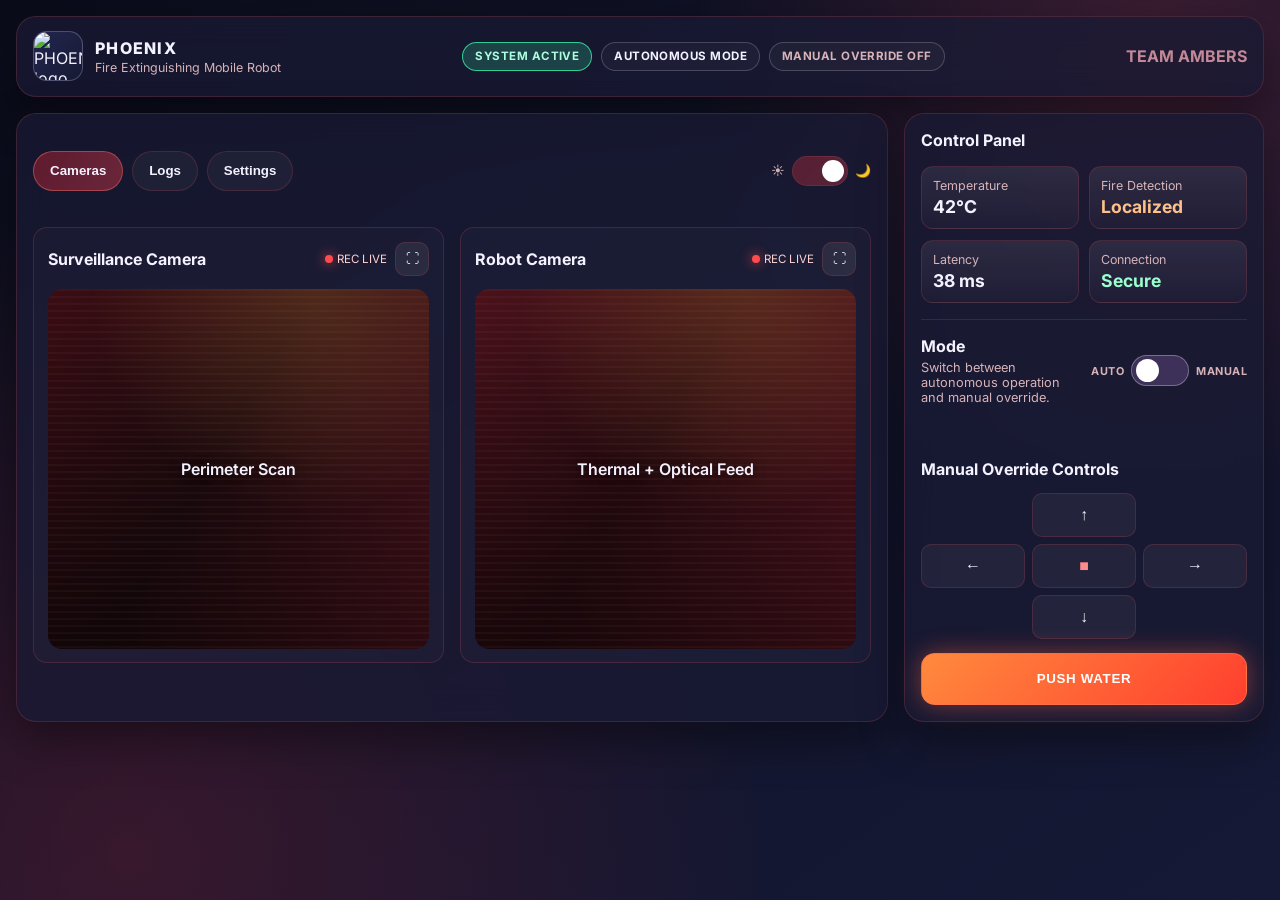
==== commit 67cdf7ed: "Update index.html" ====
--- a/index.html
+++ b/index.html
@@ -18,7 +18,7 @@
         <div class="brand">
           <div class="logo-mark">
             <img
-              src="data:image/svg+xml,%3Csvg xmlns='http://www.w3.org/2000/svg' viewBox='0 0 100 100'%3E%3Crect width='100' height='100' rx='18' fill='%23111b2f'/%3E%3Cpath d='M52 12c6 15 20 17 20 36 0 13-10 23-23 23S26 62 26 49c0-9 4-15 10-22 0 8 5 13 12 15-2-12 1-20 4-30z' fill='%23ff8a3d'/%3E%3Ctext x='50' y='90' font-size='13' text-anchor='middle' fill='%23fff' font-family='Arial'%3ELOGO%3C/text%3E%3C/svg%3E"
+              src="https://www.facebook.com/ksiuofficial/"
               alt="PHOENIX logo placeholder"
             />
           </div>
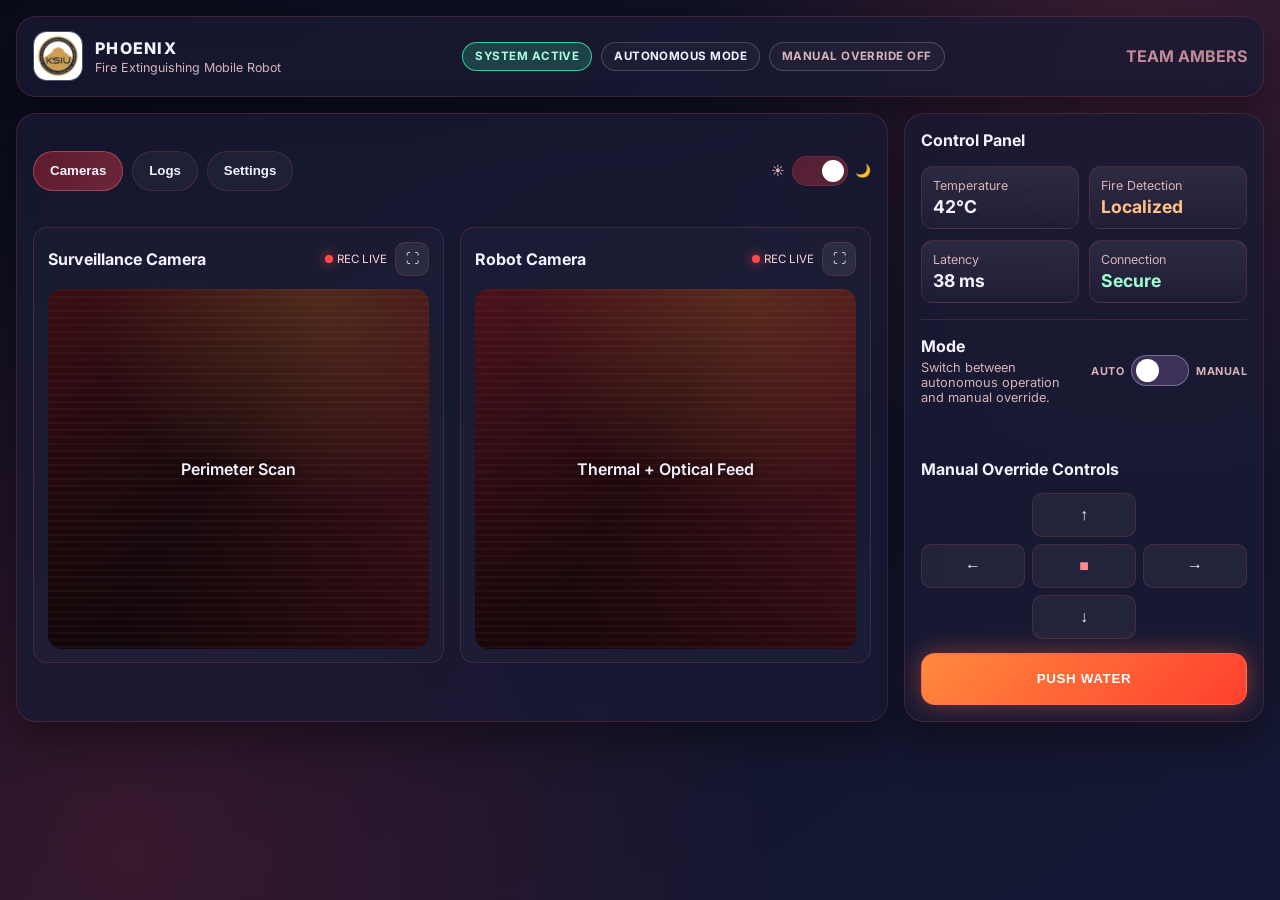
==== commit 815221ce: "Update index.html" ====
--- a/index.html
+++ b/index.html
@@ -18,7 +18,7 @@
         <div class="brand">
           <div class="logo-mark">
             <img
-              src="https://www.facebook.com/ksiuofficial/"
+              src="./images/logo.png"
               alt="PHOENIX logo placeholder"
             />
           </div>
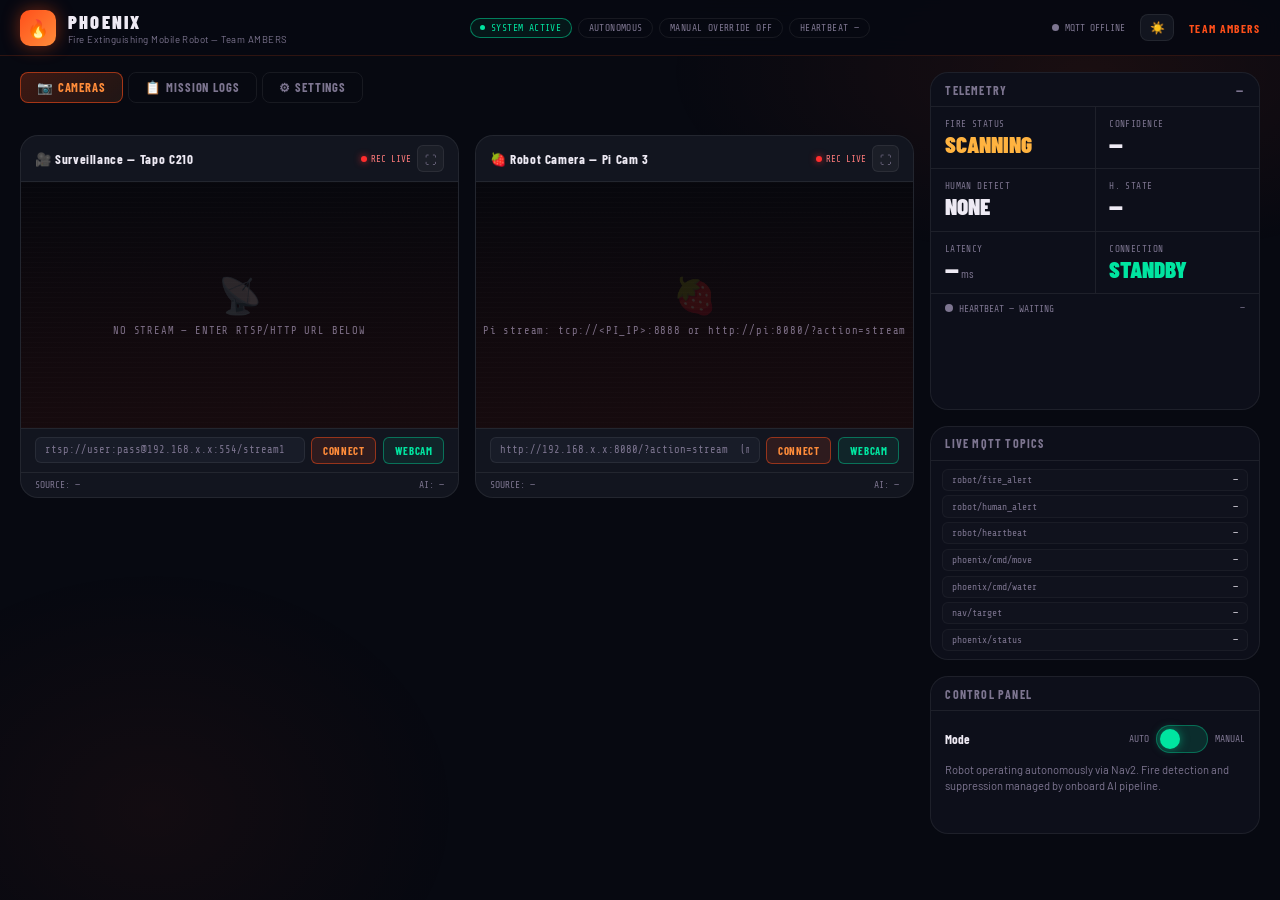
==== commit 8dd58202: "Rename index2.html to index.html" ====
--- a/index.html
+++ b/index.html
@@ -1,158 +1,1181 @@
 <!DOCTYPE html>
 <html lang="en">
-  <head>
-    <meta charset="UTF-8" />
-    <meta name="viewport" content="width=device-width, initial-scale=1.0" />
-    <title>PHOENIX Control Dashboard</title>
-    <link rel="preconnect" href="https://fonts.googleapis.com" />
-    <link rel="preconnect" href="https://fonts.gstatic.com" crossorigin />
-    <link
-      href="https://fonts.googleapis.com/css2?family=Inter:wght@400;500;600;700;800&display=swap"
-      rel="stylesheet"
-    />
-    <link rel="stylesheet" href="styles.css" />
-  </head>
-  <body>
-    <div class="app-shell">
-      <header class="topbar glass-panel">
-        <div class="brand">
-          <div class="logo-mark">
-            <img
-              src="./images/logo.png"
-              alt="PHOENIX logo placeholder"
-            />
-          </div>
-          <div>
-            <p class="logo-title">PHOENIX</p>
-            <p class="logo-subtitle">Fire Extinguishing Mobile Robot</p>
+<head>
+  <meta charset="UTF-8" />
+  <meta name="viewport" content="width=device-width, initial-scale=1.0" />
+  <title>PHOENIX — Control Dashboard v2</title>
+  <link rel="preconnect" href="https://fonts.googleapis.com" />
+  <link rel="preconnect" href="https://fonts.gstatic.com" crossorigin />
+  <link href="https://fonts.googleapis.com/css2?family=Share+Tech+Mono&family=Barlow:wght@300;400;500;600;700;800;900&family=Barlow+Condensed:wght@400;600;700;900&display=swap" rel="stylesheet" />
+  <script src="https://cdnjs.cloudflare.com/ajax/libs/mqtt/5.3.4/mqtt.min.js"></script>
+  <style>
+/* ═══════════════════════════════════════════════
+   DESIGN TOKENS
+═══════════════════════════════════════════════ */
+:root {
+  --bg:        #070911;
+  --s1:        #0d0f1a;
+  --s2:        #12151f;
+  --s3:        #181c28;
+  --b1:        rgba(255,80,30,0.16);
+  --b2:        rgba(255,255,255,0.07);
+  --b3:        rgba(255,255,255,0.04);
+  --fire:      #ff4f1a;
+  --fire2:     #ff8c3a;
+  --fire3:     #ffbf6b;
+  --ok:        #00e5a0;
+  --warn:      #ffb340;
+  --danger:    #ff2d2d;
+  --info:      #5bc8ff;
+  --human:     #c084fc;
+  --text:      #eeeaf4;
+  --dim:       #7d7590;
+  --mono:      'Share Tech Mono', monospace;
+  --sans:      'Barlow', sans-serif;
+  --cond:      'Barlow Condensed', sans-serif;
+  --r-lg:      18px;
+  --r-md:      12px;
+  --r-sm:      8px;
+}
+
+* { box-sizing: border-box; margin: 0; padding: 0; }
+button { font-family: var(--sans); cursor: pointer; border: none; outline: none; }
+input  { font-family: var(--mono); outline: none; }
+
+body {
+  font-family: var(--sans);
+  background: var(--bg);
+  color: var(--text);
+  min-height: 100vh;
+  overflow-x: hidden;
+}
+
+body::before {
+  content: '';
+  position: fixed; inset: 0;
+  background:
+    radial-gradient(ellipse 55% 35% at 85% 8%,  rgba(255,79,26,.08) 0%, transparent 60%),
+    radial-gradient(ellipse 40% 45% at 12% 90%, rgba(255,79,26,.05) 0%, transparent 60%);
+  pointer-events: none; z-index: 0;
+}
+
+/* ─── TOP BAR ─────────────────────────────── */
+.topbar {
+  position: sticky; top: 0; z-index: 200;
+  display: flex; align-items: center; justify-content: space-between;
+  padding: 0 1.25rem; height: 56px; gap: 1rem;
+  background: rgba(7,9,17,.94);
+  backdrop-filter: blur(20px);
+  border-bottom: 1px solid var(--b1);
+}
+
+.brand { display: flex; align-items: center; gap: .75rem; flex-shrink: 0; }
+.brand-icon {
+  width: 36px; height: 36px; border-radius: 10px;
+  background: linear-gradient(135deg, var(--fire), var(--fire2));
+  display: flex; align-items: center; justify-content: center;
+  font-size: 1.1rem;
+  box-shadow: 0 0 18px rgba(255,79,26,.45);
+}
+.brand-name { font-family: var(--cond); font-weight: 900; font-size: 1.15rem; letter-spacing: .12em; }
+.brand-sub  { font-size: .6rem; color: var(--dim); letter-spacing: .05em; }
+
+.topbar-pills { display: flex; gap: .4rem; flex-wrap: wrap; }
+.pill {
+  display: inline-flex; align-items: center; gap: .35rem;
+  padding: .25rem .6rem; border-radius: 999px;
+  font-family: var(--mono); font-size: .6rem; letter-spacing: .04em;
+  border: 1px solid var(--b2); color: var(--dim);
+  transition: all .3s;
+}
+.pill .d { width: 5px; height: 5px; border-radius: 50%; background: currentColor; }
+.pill.ok   { border-color: rgba(0,229,160,.5); color: var(--ok); background: rgba(0,229,160,.07); }
+.pill.warn { border-color: rgba(255,179,64,.5); color: var(--warn); background: rgba(255,179,64,.07); }
+.pill.fire { border-color: rgba(255,79,26,.6); color: var(--fire2); background: rgba(255,79,26,.1); }
+.pill.ok .d, .pill.fire .d { animation: blink 1.3s ease infinite; }
+
+.topbar-right { display: flex; align-items: center; gap: .9rem; flex-shrink: 0; }
+
+.mqtt-badge {
+  display: flex; align-items: center; gap: .4rem;
+  font-family: var(--mono); font-size: .6rem; color: var(--dim);
+}
+.mqtt-badge .d { width: 7px; height: 7px; border-radius: 50%; background: var(--dim); transition: background .4s; }
+.mqtt-badge.live  .d { background: var(--ok); box-shadow: 0 0 10px rgba(0,229,160,.5); animation: blink 1.3s infinite; }
+.mqtt-badge.error .d { background: var(--danger); }
+
+.icon-pill {
+  background: var(--s2); border: 1px solid var(--b2);
+  color: var(--dim); border-radius: 8px;
+  padding: .3rem .55rem; font-size: .75rem;
+  transition: all .2s;
+}
+.icon-pill:hover { border-color: var(--b1); color: var(--text); }
+
+.team-tag { font-family: var(--cond); font-weight: 700; font-size: .72rem; letter-spacing: .12em; color: var(--fire); }
+
+/* ─── SHELL ───────────────────────────────── */
+.shell {
+  position: relative; z-index: 1;
+  display: grid; grid-template-columns: 1fr 330px;
+  gap: 1rem; padding: 1rem 1.25rem;
+  max-width: 1700px; margin: 0 auto;
+}
+
+/* ─── PANELS ──────────────────────────────── */
+.panel {
+  background: var(--s1); border: 1px solid var(--b2);
+  border-radius: var(--r-lg); overflow: hidden;
+}
+
+.panel-hdr {
+  display: flex; align-items: center; justify-content: space-between;
+  padding: .6rem .9rem; border-bottom: 1px solid var(--b2);
+}
+.panel-title {
+  font-family: var(--cond); font-weight: 700; font-size: .75rem;
+  letter-spacing: .1em; text-transform: uppercase; color: var(--dim);
+}
+
+/* ─── TABS ────────────────────────────────── */
+.tabs-wrap { display: flex; align-items: center; justify-content: space-between; gap: .5rem; margin-bottom: 1rem; }
+.tabs { display: flex; gap: .35rem; }
+.tab {
+  font-family: var(--cond); font-weight: 700; font-size: .78rem;
+  letter-spacing: .07em; text-transform: uppercase;
+  padding: .45rem 1rem; border-radius: 8px;
+  border: 1px solid var(--b2); background: transparent; color: var(--dim);
+  transition: all .2s;
+}
+.tab:hover { color: var(--text); border-color: rgba(255,255,255,.14); }
+.tab.active {
+  background: linear-gradient(135deg, rgba(255,79,26,.22), rgba(255,140,58,.1));
+  border-color: rgba(255,79,26,.55); color: var(--fire2);
+}
+
+.tab-panel { display: none; flex-direction: column; gap: 1rem; }
+.tab-panel.active { display: flex; }
+
+/* ─── CAMERA FEEDS ────────────────────────── */
+.feeds-grid { display: grid; grid-template-columns: 1fr 1fr; gap: 1rem; }
+
+.cam-card {
+  background: var(--s2); border: 1px solid var(--b2);
+  border-radius: var(--r-lg); overflow: hidden;
+  transition: border-color .3s, box-shadow .3s;
+}
+.cam-card.fire-ring { border-color: rgba(255,79,26,.8); box-shadow: 0 0 24px rgba(255,79,26,.2); }
+.cam-card.human-ring { border-color: rgba(192,132,252,.6); box-shadow: 0 0 18px rgba(192,132,252,.15); }
+
+.cam-hdr {
+  display: flex; align-items: center; justify-content: space-between;
+  padding: .55rem .85rem; border-bottom: 1px solid var(--b2);
+}
+.cam-title { display: flex; align-items: center; gap: .45rem; font-family: var(--cond); font-weight: 700; font-size: .82rem; letter-spacing: .05em; }
+.cam-actions { display: flex; align-items: center; gap: .4rem; }
+
+.rec { display: flex; align-items: center; gap: .28rem; font-family: var(--mono); font-size: .58rem; color: #ff7b7b; }
+.rec .dot { width: 6px; height: 6px; border-radius: 50%; background: var(--danger); box-shadow: 0 0 7px rgba(255,45,45,.8); animation: blink 1s ease-in-out infinite; }
+
+.ibtn {
+  width: 27px; height: 27px; display: flex; align-items: center; justify-content: center;
+  border-radius: 6px; border: 1px solid var(--b2); background: rgba(255,255,255,.04);
+  color: var(--dim); font-size: .72rem; transition: all .18s;
+}
+.ibtn:hover { border-color: var(--b1); color: var(--text); }
+
+.cam-viewport {
+  position: relative; width: 100%; aspect-ratio: 16/9;
+  background: #08080e; overflow: hidden;
+  display: flex; align-items: center; justify-content: center;
+}
+.cam-viewport video, .cam-viewport img { width:100%; height:100%; object-fit:cover; display:block; }
+.cam-scanlines {
+  position: absolute; inset: 0; z-index: 3; pointer-events: none;
+  background: repeating-linear-gradient(to bottom, rgba(255,255,255,.012) 0, rgba(255,255,255,.012) 1px, transparent 1px, transparent 5px);
+}
+.cam-tint {
+  position: absolute; inset: 0; z-index: 2; pointer-events: none;
+  background: linear-gradient(rgba(0,0,0,.08), rgba(255,55,15,.06));
+}
+.cam-placeholder {
+  display: flex; flex-direction: column; align-items: center; justify-content: center;
+  gap: .5rem; width: 100%; height: 100%; min-height: 180px; z-index: 1;
+}
+.cam-placeholder .picon { font-size: 2.2rem; opacity: .15; }
+.cam-placeholder .plabel { font-family: var(--mono); font-size: .65rem; color: var(--dim); letter-spacing: .08em; }
+
+/* AI overlay badge on camera */
+.ai-badge {
+  position: absolute; top: 8px; left: 8px; z-index: 5;
+  display: none; align-items: center; gap: .35rem;
+  padding: .25rem .55rem; border-radius: 6px;
+  font-family: var(--mono); font-size: .6rem;
+  border: 1px solid rgba(255,79,26,.5); background: rgba(0,0,0,.7); color: var(--fire2);
+}
+.ai-badge.show { display: flex; }
+.ai-badge.human-badge { border-color: rgba(192,132,252,.5); color: var(--human); }
+
+.cam-footer {
+  display: flex; align-items: center; justify-content: space-between;
+  padding: .45rem .85rem; border-top: 1px solid var(--b2);
+  font-family: var(--mono); font-size: .6rem; color: var(--dim);
+}
+
+.stream-row {
+  display: flex; gap: .4rem; align-items: center;
+  padding: .5rem .85rem; border-top: 1px solid var(--b2);
+}
+.s-input {
+  flex: 1; background: var(--s3); border: 1px solid var(--b2);
+  border-radius: 6px; color: var(--text); font-size: .65rem;
+  padding: .38rem .6rem; transition: border-color .2s;
+}
+.s-input:focus { border-color: rgba(255,79,26,.45); }
+.s-input::placeholder { color: var(--dim); }
+.s-btn {
+  font-family: var(--cond); font-weight: 700; font-size: .68rem; letter-spacing: .05em;
+  padding: .38rem .7rem; border-radius: 6px; white-space: nowrap; transition: all .2s;
+}
+.s-btn.orange { border: 1px solid rgba(255,79,26,.5); background: rgba(255,79,26,.12); color: var(--fire2); }
+.s-btn.orange:hover { background: rgba(255,79,26,.22); }
+.s-btn.green  { border: 1px solid rgba(0,229,160,.4); background: rgba(0,229,160,.08); color: var(--ok); }
+.s-btn.green:hover { background: rgba(0,229,160,.16); }
+
+/* ─── LOGS ────────────────────────────────── */
+.logs-panel { background: var(--s1); border: 1px solid var(--b2); border-radius: var(--r-lg); overflow: hidden; }
+.logs-hdr { display: flex; align-items: center; justify-content: space-between; padding: .6rem .9rem; border-bottom: 1px solid var(--b2); }
+.logs-body {
+  max-height: 460px; overflow-y: auto;
+  padding: .5rem; display: flex; flex-direction: column; gap: .3rem;
+}
+.logs-body::-webkit-scrollbar { width: 3px; }
+.logs-body::-webkit-scrollbar-thumb { background: var(--b2); border-radius: 2px; }
+
+.log {
+  display: grid; grid-template-columns: 75px 55px 1fr;
+  gap: .4rem; align-items: start;
+  padding: .4rem .55rem; border-radius: 7px;
+  border: 1px solid transparent; font-family: var(--mono); font-size: .67rem;
+  animation: slideIn .18s ease;
+}
+.log.info  { background: rgba(255,255,255,.02); border-color: var(--b3); }
+.log.ok    { background: rgba(0,229,160,.04);   border-color: rgba(0,229,160,.12); }
+.log.warn  { background: rgba(255,179,64,.04);  border-color: rgba(255,179,64,.18); }
+.log.fire  { background: rgba(255,79,26,.06);   border-color: rgba(255,79,26,.25); }
+.log.human { background: rgba(192,132,252,.05); border-color: rgba(192,132,252,.2); }
+.log.crit  { background: rgba(255,45,45,.07);   border-color: rgba(255,45,45,.3); }
+.log.hb    { background: transparent; border-color: transparent; opacity: .45; }
+
+.log-time { color: var(--dim); }
+.log-tag  { font-weight: 700; }
+.log.info  .log-tag { color: var(--dim); }
+.log.ok    .log-tag { color: var(--ok); }
+.log.warn  .log-tag { color: var(--warn); }
+.log.fire  .log-tag { color: var(--fire2); }
+.log.human .log-tag { color: var(--human); }
+.log.crit  .log-tag { color: var(--danger); }
+.log.hb    .log-tag { color: var(--dim); }
+.log-msg { color: var(--text); }
+
+.clr-btn { font-family: var(--mono); font-size: .58rem; color: var(--dim); background: none; border: 1px solid var(--b2); border-radius: 5px; padding: .22rem .5rem; transition: all .2s; }
+.clr-btn:hover { color: var(--text); border-color: var(--b1); }
+
+/* ─── SETTINGS ────────────────────────────── */
+.settings-wrap { display: flex; flex-direction: column; gap: 1rem; }
+.settings-card { background: var(--s1); border: 1px solid var(--b2); border-radius: var(--r-lg); overflow: hidden; }
+.settings-card .panel-hdr { border-bottom: 1px solid var(--b2); }
+.settings-body { padding: .8rem; display: flex; flex-direction: column; gap: .5rem; }
+
+.cfg-row { display: flex; align-items: center; gap: .6rem; }
+.cfg-lbl { font-family: var(--mono); font-size: .62rem; color: var(--dim); width: 90px; flex-shrink: 0; }
+.cfg-in {
+  flex: 1; background: var(--s3); border: 1px solid var(--b2); border-radius: 6px;
+  color: var(--text); font-size: .65rem; padding: .38rem .6rem; transition: border-color .2s;
+}
+.cfg-in:focus { border-color: rgba(255,79,26,.45); }
+
+.big-btn {
+  width: 100%; padding: .55rem; border-radius: 9px;
+  font-family: var(--cond); font-weight: 700; font-size: .78rem; letter-spacing: .08em;
+  border: 1px solid rgba(255,79,26,.5);
+  background: linear-gradient(135deg, rgba(255,79,26,.2), rgba(255,140,58,.1));
+  color: var(--fire2); transition: all .2s;
+}
+.big-btn:hover { background: linear-gradient(135deg, rgba(255,79,26,.32), rgba(255,140,58,.18)); }
+.big-btn.disc { border-color: rgba(255,45,45,.4); background: rgba(255,45,45,.08); color: #ff8585; }
+
+.toggle-grid { display: grid; grid-template-columns: 1fr 1fr; gap: .45rem; }
+.tg-item {
+  display: flex; align-items: center; justify-content: space-between;
+  padding: .5rem .65rem; border: 1px solid var(--b2); border-radius: 8px;
+  font-size: .73rem; color: var(--dim);
+}
+.tog { position: relative; width: 36px; height: 20px; }
+.tog input { opacity: 0; width: 0; height: 0; position: absolute; }
+.tog-track {
+  position: absolute; inset: 0; border-radius: 10px;
+  background: rgba(255,255,255,.07); border: 1px solid var(--b2); transition: .2s;
+}
+.tog-track::before {
+  content: ''; position: absolute; width: 14px; height: 14px; border-radius: 50%;
+  background: #fff; top: 2px; left: 2px; transition: .2s;
+}
+.tog input:checked ~ .tog-track { background: linear-gradient(135deg,var(--fire),var(--fire2)); border-color: rgba(255,79,26,.5); }
+.tog input:checked ~ .tog-track::before { transform: translateX(16px); }
+
+/* ─── SIDEBAR ─────────────────────────────── */
+.sidebar { display: flex; flex-direction: column; gap: 1rem; }
+
+/* Telemetry metrics */
+.metrics-grid { display: grid; grid-template-columns: 1fr 1fr; gap: 1px; background: var(--b2); }
+.metric { padding: .75rem .85rem; background: var(--s1); transition: background .2s; }
+.metric:hover { background: var(--s2); }
+.m-lbl { font-family: var(--mono); font-size: .58rem; color: var(--dim); letter-spacing: .05em; margin-bottom: .25rem; }
+.m-val { font-family: var(--cond); font-weight: 900; font-size: 1.45rem; line-height: 1; }
+.m-val.ok    { color: var(--ok); }
+.m-val.warn  { color: var(--warn); }
+.m-val.fire  { color: var(--fire); }
+.m-val.danger{ color: var(--danger); }
+.m-val.human { color: var(--human); }
+.m-val.n     { color: var(--text); }
+.m-unit { font-size: .75rem; font-weight: 400; color: var(--dim); margin-left: .15rem; }
+
+/* Fire alert banner */
+.fire-banner {
+  display: none; align-items: center; gap: .65rem;
+  padding: .55rem .85rem; background: rgba(255,45,45,.1);
+  border-bottom: 1px solid rgba(255,45,45,.3);
+  animation: firePulse .75s ease-in-out infinite alternate;
+}
+.fire-banner.show { display: flex; }
+.fire-banner .icon { font-size: 1rem; }
+.fire-banner .ftxt { font-family: var(--cond); font-weight: 700; font-size: .75rem; letter-spacing: .05em; color: #ff8585; }
+
+/* Human alert banner */
+.human-banner {
+  display: none; align-items: center; gap: .65rem;
+  padding: .4rem .85rem; background: rgba(192,132,252,.08);
+  border-bottom: 1px solid rgba(192,132,252,.2);
+}
+.human-banner.show { display: flex; }
+.human-banner .htxt { font-family: var(--cond); font-weight: 700; font-size: .75rem; letter-spacing: .05em; color: var(--human); }
+
+/* Heartbeat monitor */
+.hb-row {
+  display: flex; align-items: center; justify-content: space-between;
+  padding: .55rem .85rem; border-top: 1px solid var(--b2);
+  font-family: var(--mono); font-size: .62rem;
+}
+.hb-dot { width: 8px; height: 8px; border-radius: 50%; background: var(--dim); margin-right: .4rem; display: inline-block; transition: background .4s; }
+.hb-dot.live { background: var(--ok); box-shadow: 0 0 8px rgba(0,229,160,.5); animation: hbPulse .8s ease-in-out infinite alternate; }
+.hb-dot.dead { background: var(--danger); }
+
+/* Mini temp chart */
+.chart-wrap { padding: .6rem .7rem; }
+canvas.chart { width: 100%; height: 64px; }
+
+/* Live topics */
+.topics-list { padding: .5rem .7rem; display: flex; flex-direction: column; gap: .28rem; }
+.topic-row {
+  display: flex; align-items: center; justify-content: space-between;
+  padding: .32rem .55rem; border-radius: 6px;
+  border: 1px solid var(--b3); background: rgba(255,255,255,.015);
+}
+.t-name { font-family: var(--mono); font-size: .6rem; color: var(--dim); }
+.t-val  { font-family: var(--mono); font-size: .6rem; color: var(--text); max-width: 110px; overflow: hidden; text-overflow: ellipsis; white-space: nowrap; }
+
+/* Mode toggle */
+.mode-wrap { padding: .85rem; }
+.mode-row { display: flex; align-items: center; justify-content: space-between; margin-bottom: .6rem; }
+.mode-lbl { font-family: var(--cond); font-weight: 700; font-size: .8rem; }
+.mode-sw { display: flex; align-items: center; gap: .45rem; font-family: var(--mono); font-size: .6rem; color: var(--dim); }
+
+.big-tog { position: relative; width: 52px; height: 28px; }
+.big-tog input { opacity: 0; width: 0; height: 0; position: absolute; }
+.bt-track {
+  position: absolute; inset: 0; border-radius: 14px;
+  background: rgba(0,229,160,.14); border: 1px solid rgba(0,229,160,.35); transition: .3s;
+}
+.bt-track::before {
+  content: ''; position: absolute; width: 20px; height: 20px; border-radius: 50%;
+  background: var(--ok); top: 3px; left: 3px; transition: .25s;
+  box-shadow: 0 0 10px rgba(0,229,160,.5);
+}
+.big-tog input:checked ~ .bt-track { background: rgba(255,79,26,.16); border-color: rgba(255,79,26,.5); }
+.big-tog input:checked ~ .bt-track::before { transform: translateX(24px); background: var(--fire); box-shadow: 0 0 10px rgba(255,79,26,.5); }
+
+.mode-desc { font-size: .7rem; color: var(--dim); line-height: 1.4; margin-bottom: .6rem; }
+.mode-fb { font-family: var(--mono); font-size: .63rem; color: var(--fire2); min-height: 16px; opacity: 0; transition: opacity .25s; }
+.mode-fb.show { opacity: 1; }
+
+/* D-PAD */
+.manual-ctrls { padding: 0 .85rem .85rem; border-top: 1px solid var(--b2); padding-top: .65rem; }
+.dpad-lbl { font-family: var(--mono); font-size: .6rem; color: var(--dim); letter-spacing: .07em; margin-bottom: .55rem; }
+.dpad {
+  display: grid; grid-template-columns: repeat(3, 52px);
+  grid-template-rows: repeat(3, 52px);
+  gap: 5px; justify-content: center; margin-bottom: .7rem;
+}
+.dpad-btn {
+  width: 52px; height: 52px;
+  display: flex; align-items: center; justify-content: center;
+  border-radius: 9px; border: 1px solid var(--b2);
+  background: rgba(255,255,255,.04); color: var(--text);
+  font-size: 1rem; transition: all .12s; user-select: none;
+}
+.dpad-btn:hover  { background: rgba(255,255,255,.1); border-color: rgba(255,255,255,.18); transform: scale(1.04); }
+.dpad-btn:active { transform: scale(.93); }
+.dpad-btn.stop   { color: #ff8c8c; border-color: rgba(255,100,100,.3); }
+.dpad-btn.stop:hover { border-color: rgba(255,100,100,.6); background: rgba(255,60,60,.12); }
+.dpad-btn:nth-child(1){grid-area:1/2;} .dpad-btn:nth-child(2){grid-area:2/1;}
+.dpad-btn:nth-child(3){grid-area:2/2;} .dpad-btn:nth-child(4){grid-area:2/3;}
+.dpad-btn:nth-child(5){grid-area:3/2;}
+
+/* Nav target */
+.nav-target-row { display: flex; gap: .4rem; align-items: center; margin-bottom: .7rem; }
+.nav-label { font-family: var(--mono); font-size: .6rem; color: var(--dim); flex-shrink: 0; }
+.nav-xy { width: 56px; background: var(--s3); border: 1px solid var(--b2); border-radius: 6px; color: var(--text); font-family: var(--mono); font-size: .65rem; padding: .35rem .5rem; }
+
+.water-btn {
+  width: 100%; padding: .8rem;
+  border-radius: 11px; border: 1px solid rgba(255,79,26,.6);
+  background: linear-gradient(135deg, #ff4f1a, #ff8c3a);
+  color: #fff; font-family: var(--cond); font-weight: 900;
+  font-size: .95rem; letter-spacing: .1em;
+  box-shadow: 0 0 22px rgba(255,79,26,.4); transition: all .15s;
+}
+.water-btn:hover { transform: scale(1.02); box-shadow: 0 0 34px rgba(255,79,26,.6); }
+.water-btn:active { transform: scale(.97); }
+.water-btn.fired { background: linear-gradient(135deg,#00c47a,#00e5a0); box-shadow: 0 0 22px rgba(0,229,160,.4); }
+
+/* ─── ANIMATIONS ──────────────────────────── */
+@keyframes blink     { 0%,100%{opacity:1;} 50%{opacity:.25;} }
+@keyframes slideIn   { from{opacity:0;transform:translateX(-6px);} to{opacity:1;transform:none;} }
+@keyframes firePulse { from{background:rgba(255,45,45,.08);} to{background:rgba(255,45,45,.18);} }
+@keyframes hbPulse   { from{opacity:.7;} to{opacity:1;} }
+
+/* ─── RESPONSIVE ──────────────────────────── */
+@media(max-width:1150px){ .shell{grid-template-columns:1fr;} .sidebar{display:grid;grid-template-columns:1fr 1fr;} }
+@media(max-width:780px) { .feeds-grid{grid-template-columns:1fr;} .topbar-pills{display:none;} .sidebar{grid-template-columns:1fr;} }
+</style>
+</head>
+<body>
+
+<!-- ─── TOP BAR ────────────────────────────── -->
+<header class="topbar">
+  <div class="brand">
+    <div class="brand-icon">🔥</div>
+    <div>
+      <div class="brand-name">PHOENIX</div>
+      <div class="brand-sub">Fire Extinguishing Mobile Robot — Team AMBERS</div>
+    </div>
+  </div>
+
+  <div class="topbar-pills">
+    <span class="pill ok"  id="pillSys"><span class="d"></span>SYSTEM ACTIVE</span>
+    <span class="pill"     id="pillMode">AUTONOMOUS</span>
+    <span class="pill"     id="pillOverride">MANUAL OVERRIDE OFF</span>
+    <span class="pill"     id="pillHB">HEARTBEAT —</span>
+  </div>
+
+  <div class="topbar-right">
+    <div class="mqtt-badge" id="mqttBadge">
+      <span class="d"></span>
+      <span id="mqttBadgeTxt">MQTT OFFLINE</span>
+    </div>
+    <button class="icon-pill" id="themeBtn">☀️</button>
+    <div class="team-tag">TEAM AMBERS</div>
+  </div>
+</header>
+
+<!-- ─── MAIN LAYOUT ──────────────────────── -->
+<div class="shell">
+
+  <!-- LEFT -->
+  <div style="display:flex;flex-direction:column;gap:1rem;">
+
+    <!-- Tabs -->
+    <div class="tabs-wrap">
+      <div class="tabs">
+        <button class="tab active" data-tab="cameras">📷 Cameras</button>
+        <button class="tab" data-tab="logs">📋 Mission Logs</button>
+        <button class="tab" data-tab="settings">⚙ Settings</button>
+      </div>
+    </div>
+
+    <!-- ── CAMERAS ─────────────────────────── -->
+    <div class="tab-panel active" id="tab-cameras">
+
+      <div class="feeds-grid">
+
+        <!-- Surveillance / Tapo C210 -->
+        <div class="cam-card" id="camSurv">
+          <div class="cam-hdr">
+            <div class="cam-title">🎥 Surveillance — Tapo C210</div>
+            <div class="cam-actions">
+              <div class="rec"><span class="dot"></span>REC LIVE</div>
+              <button class="ibtn" id="fsSurv" title="Fullscreen">⛶</button>
+            </div>
+          </div>
+          <div class="cam-viewport" id="vpSurv">
+            <div class="cam-tint"></div>
+            <div class="cam-scanlines"></div>
+            <div class="ai-badge" id="aiBadgeSurv">🔥 FIRE <span id="aiFire">0%</span></div>
+            <img  id="imgSurv"  src="" alt="" style="display:none;" />
+            <video id="vidSurv" autoplay muted playsinline style="display:none;"></video>
+            <div class="cam-placeholder" id="phSurv">
+              <div class="picon">📡</div>
+              <div class="plabel">NO STREAM — ENTER RTSP/HTTP URL BELOW</div>
+            </div>
+          </div>
+          <div class="stream-row">
+            <input class="s-input" id="urlSurv" type="text"
+              placeholder="rtsp://user:pass@192.168.x.x:554/stream1   or   http://ip/video" />
+            <button class="s-btn orange" onclick="connectCam('Surv')">CONNECT</button>
+            <button class="s-btn green"  onclick="openWebcam('Surv')">WEBCAM</button>
+          </div>
+          <div class="cam-footer">
+            <span id="srcSurv">SOURCE: —</span>
+            <span id="aiSurvLabel">AI: —</span>
           </div>
         </div>
 
-        <div class="status-cluster">
-          <span class="status-pill active">SYSTEM ACTIVE</span>
-          <span class="status-pill">AUTONOMOUS MODE</span>
-          <span class="status-pill muted" id="overrideBadge">MANUAL OVERRIDE OFF</span>
+        <!-- Robot / Pi Camera -->
+        <div class="cam-card" id="camRobot">
+          <div class="cam-hdr">
+            <div class="cam-title">🍓 Robot Camera — Pi Cam 3</div>
+            <div class="cam-actions">
+              <div class="rec"><span class="dot"></span>REC LIVE</div>
+              <button class="ibtn" id="fsRobot" title="Fullscreen">⛶</button>
+            </div>
+          </div>
+          <div class="cam-viewport" id="vpRobot">
+            <div class="cam-tint"></div>
+            <div class="cam-scanlines"></div>
+            <div class="ai-badge" id="aiBadgeFire">🔥 Pi Fire: <span id="aiPiFire">—</span></div>
+            <div class="ai-badge human-badge" id="aiBadgeHuman" style="top:38px;">👤 Human: <span id="aiPiHuman">—</span></div>
+            <img  id="imgRobot"  src="" alt="" style="display:none;" />
+            <video id="vidRobot" autoplay muted playsinline style="display:none;"></video>
+            <div class="cam-placeholder" id="phRobot">
+              <div class="picon">🍓</div>
+              <div class="plabel">Pi stream: tcp://&lt;PI_IP&gt;:8888  or  http://pi:8080/?action=stream</div>
+            </div>
+          </div>
+          <div class="stream-row">
+            <input class="s-input" id="urlRobot" type="text"
+              placeholder="http://192.168.x.x:8080/?action=stream  (mjpg-streamer on Pi)" />
+            <button class="s-btn orange" onclick="connectCam('Robot')">CONNECT</button>
+            <button class="s-btn green"  onclick="openWebcam('Robot')">WEBCAM</button>
+          </div>
+          <div class="cam-footer">
+            <span id="srcRobot">SOURCE: —</span>
+            <span id="aiRobotLabel">AI: —</span>
+          </div>
         </div>
 
-        <div class="team-tag">TEAM AMBERS</div>
-      </header>
-
-      <main class="dashboard-grid">
-        <section class="main-panel glass-panel">
-          <div class="tabs-row">
-            <nav class="main-tabs" aria-label="Main navigation tabs">
-              <button class="main-tab active" data-panel="panelCameras">Cameras</button>
-              <button class="main-tab" data-panel="panelLogs">Logs</button>
-              <button class="main-tab" data-panel="panelSettings">Settings</button>
-            </nav>
-
-            <label class="theme-switch" for="themeSwitch">
-              <span>☀️</span>
-              <input id="themeSwitch" type="checkbox" aria-label="Toggle dark and light mode" />
-              <span class="theme-slider"></span>
-              <span>🌙</span>
-            </label>
-          </div>
-
-          <section class="main-content-panel active" id="panelCameras">
-            <div class="feeds-section">
-              <article class="camera-card">
-                <header class="camera-header">
-                  <h2>Surveillance Camera</h2>
-                  <div class="camera-actions">
-                    <span class="recording"><span class="dot"></span>REC LIVE</span>
-                    <button class="icon-button" data-target="surveillanceFeed" aria-label="Toggle surveillance camera fullscreen">⛶</button>
-                  </div>
-                </header>
-                <div class="camera-view surveillance" id="surveillanceFeed">
-                  <div class="scanline"></div>
-                  <p>Perimeter Scan</p>
-                </div>
-              </article>
-
-              <article class="camera-card">
-                <header class="camera-header">
-                  <h2>Robot Camera</h2>
-                  <div class="camera-actions">
-                    <span class="recording"><span class="dot"></span>REC LIVE</span>
-                    <button class="icon-button" data-target="robotFeed" aria-label="Toggle robot camera fullscreen">⛶</button>
-                  </div>
-                </header>
-                <div class="camera-view robot" id="robotFeed">
-                  <div class="scanline"></div>
-                  <p>Thermal + Optical Feed</p>
-                </div>
-              </article>
+      </div><!-- /feeds-grid -->
+    </div>
+
+    <!-- ── LOGS ────────────────────────────── -->
+    <div class="tab-panel" id="tab-logs">
+      <div class="logs-panel">
+        <div class="logs-hdr">
+          <span class="panel-title">📋 Mission Logs</span>
+          <button class="clr-btn" onclick="clearLogs()">CLEAR</button>
+        </div>
+        <div class="logs-body" id="logsBody"></div>
+      </div>
+    </div>
+
+    <!-- ── SETTINGS ────────────────────────── -->
+    <div class="tab-panel" id="tab-settings">
+      <div class="settings-wrap">
+
+        <!-- MQTT config -->
+        <div class="settings-card">
+          <div class="panel-hdr">
+            <span class="panel-title">🔗 MQTT Broker</span>
+            <span class="mqtt-badge" id="mqttBadge2"><span class="d"></span><span id="mqttBadge2Txt">OFFLINE</span></span>
+          </div>
+          <div class="settings-body">
+            <div class="cfg-row"><span class="cfg-lbl">BROKER WS</span><input class="cfg-in" id="cfgBroker" value="ws://localhost:9001/mqtt" placeholder="ws://localhost:9001/mqtt" /></div>
+            <div class="cfg-row"><span class="cfg-lbl">CLIENT ID</span><input class="cfg-in" id="cfgClient" value="phoenix-dash-001" /></div>
+            <div class="cfg-row"><span class="cfg-lbl">USERNAME</span><input class="cfg-in" id="cfgUser"   placeholder="(optional)" /></div>
+            <div class="cfg-row"><span class="cfg-lbl">PASSWORD</span><input class="cfg-in" id="cfgPass"   type="password" placeholder="(optional)" /></div>
+            <button class="big-btn" id="mqttBtn" onclick="toggleMqtt()">⚡ CONNECT TO BROKER</button>
+          </div>
+        </div>
+
+        <!-- MQTT topics — matching backend exactly -->
+        <div class="settings-card">
+          <div class="panel-hdr"><span class="panel-title">📡 MQTT Topics</span></div>
+          <div class="settings-body">
+            <div class="cfg-row"><span class="cfg-lbl">FIRE ALERT</span>  <input class="cfg-in" id="tFire"    value="robot/fire_alert" /></div>
+            <div class="cfg-row"><span class="cfg-lbl">HUMAN ALERT</span> <input class="cfg-in" id="tHuman"   value="robot/human_alert" /></div>
+            <div class="cfg-row"><span class="cfg-lbl">HEARTBEAT</span>   <input class="cfg-in" id="tHB"      value="robot/heartbeat" /></div>
+            <div class="cfg-row"><span class="cfg-lbl">NAV TARGET</span>  <input class="cfg-in" id="tNav"     value="ambers/robot/navigation/target" /></div>
+            <div class="cfg-row"><span class="cfg-lbl">CMD MOVE</span>    <input class="cfg-in" id="tMove"    value="phoenix/cmd/move" /></div>
+            <div class="cfg-row"><span class="cfg-lbl">CMD WATER</span>   <input class="cfg-in" id="tWater"   value="phoenix/cmd/water" /></div>
+            <div class="cfg-row"><span class="cfg-lbl">CMD MODE</span>    <input class="cfg-in" id="tMode"    value="phoenix/cmd/mode" /></div>
+            <div class="cfg-row"><span class="cfg-lbl">STATUS OUT</span>  <input class="cfg-in" id="tStatus"  value="phoenix/status" /></div>
+          </div>
+        </div>
+
+        <!-- Dashboard toggles -->
+        <div class="settings-card">
+          <div class="panel-hdr"><span class="panel-title">🎛 Dashboard</span></div>
+          <div class="settings-body">
+            <div class="toggle-grid">
+              <label class="tg-item"><span>Auto Reconnect</span>    <label class="tog"><input type="checkbox" id="setRecon"  checked /><span class="tog-track"></span></label></label>
+              <label class="tg-item"><span>Alert Sounds</span>       <label class="tog"><input type="checkbox" id="setSound"         /><span class="tog-track"></span></label></label>
+              <label class="tg-item"><span>Log Heartbeats</span>     <label class="tog"><input type="checkbox" id="setLogHB"         /><span class="tog-track"></span></label></label>
+              <label class="tg-item"><span>Log MQTT</span>           <label class="tog"><input type="checkbox" id="setLogMQ"  checked /><span class="tog-track"></span></label></label>
+              <label class="tg-item"><span>AI Badges on Cam</span>   <label class="tog"><input type="checkbox" id="setAI"     checked /><span class="tog-track"></span></label></label>
+              <label class="tg-item"><span>Show HB Logs</span>       <label class="tog"><input type="checkbox" id="setShowHB"        /><span class="tog-track"></span></label></label>
             </div>
-          </section>
-
-          <section class="main-content-panel" id="panelLogs">
-            <div class="logs-board">
-              <h2>Mission Logs</h2>
-              <ul class="logs-list">
-                <li><span>11:28:17</span> Autonomous patrol initialized on Track Alpha.</li>
-                <li><span>11:29:03</span> Heat signature detected at Zone B2.</li>
-                <li><span>11:29:26</span> Water discharge cycle armed.</li>
-                <li><span>11:29:41</span> PUSH WATER command validated by operator.</li>
-                <li><span>11:30:11</span> Suppression cycle completed successfully.</li>
-                <li><span>11:30:40</span> Area thermal index returned to safe baseline.</li>
-              </ul>
-            </div>
-          </section>
-
-          <section class="main-content-panel" id="panelSettings">
-            <div class="settings-board">
-              <h2>System Settings</h2>
-              <div class="settings-grid">
-                <label class="setting-item"><span>Auto Reconnect</span><input class="setting-toggle" type="checkbox" checked /></label>
-                <label class="setting-item"><span>Thermal Overlay</span><input class="setting-toggle" type="checkbox" checked /></label>
-                <label class="setting-item"><span>Alert Sound</span><input class="setting-toggle" type="checkbox" /></label>
-                <label class="setting-item"><span>Night Contrast Boost</span><input class="setting-toggle" type="checkbox" checked /></label>
-              </div>
-            </div>
-          </section>
-        </section>
-
-        <aside class="control-sidebar glass-panel" id="controls">
-          <h2>Control Panel</h2>
-
-          <section class="status-grid">
-            <div class="metric-card"><p>Temperature</p><strong>42°C</strong></div>
-            <div class="metric-card"><p>Fire Detection</p><strong class="alert">Localized</strong></div>
-            <div class="metric-card"><p>Latency</p><strong>38 ms</strong></div>
-            <div class="metric-card"><p>Connection</p><strong class="ok">Secure</strong></div>
-          </section>
-
-          <section class="mode-toggle">
-            <div>
-              <h3>Mode</h3>
-              <p>Switch between autonomous operation and manual override.</p>
-            </div>
-            <label class="switch" for="modeSwitch">
-              <span class="switch-label">AUTO</span>
-              <input type="checkbox" id="modeSwitch" />
-              <span class="slider"></span>
-              <span class="switch-label">MANUAL</span>
-            </label>
-          </section>
-
-          <div class="mode-feedback" id="modeFeedback" role="status" aria-live="polite"></div>
-
-          <section class="manual-controls" id="manualControls" hidden>
-            <h3>Manual Override Controls</h3>
-            <div class="dpad" role="group" aria-label="Directional controls">
-              <button aria-label="Move up">↑</button>
-              <button aria-label="Move left">←</button>
-              <button class="stop-mini" aria-label="Pause">■</button>
-              <button aria-label="Move right">→</button>
-              <button aria-label="Move down">↓</button>
-            </div>
-            <button class="emergency-stop">PUSH WATER</button>
-          </section>
-        </aside>
-      </main>
+          </div>
+        </div>
+
+      </div>
     </div>
 
-    <script src="script.js"></script>
-  </body>
+  </div><!-- /left -->
+
+  <!-- RIGHT: SIDEBAR -->
+  <div class="sidebar">
+
+    <!-- Telemetry -->
+    <div class="panel">
+      <div class="panel-hdr">
+        <span class="panel-title">Telemetry</span>
+        <span class="panel-title" id="connLabel">—</span>
+      </div>
+      <div class="fire-banner"  id="fireBanner"><span class="icon">🔥</span><span class="ftxt">FIRE DETECTED — CONFIDENCE: <span id="fireConf">—</span></span></div>
+      <div class="human-banner" id="humanBanner"><span class="icon">👤</span><span class="htxt">HUMAN DETECTED — STATE: <span id="humanState">—</span></span></div>
+      <div class="metrics-grid">
+        <div class="metric"><div class="m-lbl">FIRE STATUS</div>  <div class="m-val warn" id="mFire">SCANNING</div></div>
+        <div class="metric"><div class="m-lbl">CONFIDENCE</div>   <div class="m-val n"    id="mConf">—</div></div>
+        <div class="metric"><div class="m-lbl">HUMAN DETECT</div> <div class="m-val n"    id="mHuman">NONE</div></div>
+        <div class="metric"><div class="m-lbl">H. STATE</div>     <div class="m-val n"    id="mHState">—</div></div>
+        <div class="metric"><div class="m-lbl">LATENCY</div>      <div class="m-val n"    id="mLatency">—<span class="m-unit">ms</span></div></div>
+        <div class="metric"><div class="m-lbl">CONNECTION</div>   <div class="m-val ok"   id="mConn">STANDBY</div></div>
+      </div>
+      <div class="hb-row">
+        <div><span class="hb-dot" id="hbDot"></span><span id="hbTxt" style="font-family:var(--mono);font-size:.6rem;color:var(--dim);">HEARTBEAT — WAITING</span></div>
+        <span style="font-family:var(--mono);font-size:.58rem;color:var(--dim);" id="hbAge">—</span>
+      </div>
+      <div class="chart-wrap"><canvas class="chart" id="chart"></canvas></div>
+    </div>
+
+    <!-- Live topics -->
+    <div class="panel">
+      <div class="panel-hdr"><span class="panel-title">Live MQTT Topics</span></div>
+      <div class="topics-list">
+        <div class="topic-row"><span class="t-name">robot/fire_alert</span>   <span class="t-val" id="tv-fire">—</span></div>
+        <div class="topic-row"><span class="t-name">robot/human_alert</span>  <span class="t-val" id="tv-human">—</span></div>
+        <div class="topic-row"><span class="t-name">robot/heartbeat</span>    <span class="t-val" id="tv-hb">—</span></div>
+        <div class="topic-row"><span class="t-name">phoenix/cmd/move</span>   <span class="t-val" id="tv-move">—</span></div>
+        <div class="topic-row"><span class="t-name">phoenix/cmd/water</span>  <span class="t-val" id="tv-water">—</span></div>
+        <div class="topic-row"><span class="t-name">nav/target</span>         <span class="t-val" id="tv-nav">—</span></div>
+        <div class="topic-row"><span class="t-name">phoenix/status</span>     <span class="t-val" id="tv-status">—</span></div>
+      </div>
+    </div>
+
+    <!-- Control -->
+    <div class="panel">
+      <div class="panel-hdr"><span class="panel-title">Control Panel</span></div>
+
+      <div class="mode-wrap">
+        <div class="mode-row">
+          <div class="mode-lbl">Mode</div>
+          <div class="mode-sw">
+            <span>AUTO</span>
+            <label class="big-tog"><input type="checkbox" id="modeSwitch" /><span class="bt-track"></span></label>
+            <span>MANUAL</span>
+          </div>
+        </div>
+        <div class="mode-desc" id="modeDesc">Robot operating autonomously via Nav2. Fire detection and suppression managed by onboard AI pipeline.</div>
+        <div class="mode-fb"   id="modeFb"></div>
+      </div>
+
+      <!-- Manual controls (hidden in auto) -->
+      <div class="manual-ctrls" id="manualCtrls" style="display:none;">
+        <div class="dpad-lbl">▸ DIRECTIONAL CONTROL</div>
+        <div class="dpad">
+          <button class="dpad-btn" onclick="sendMove('FORWARD')">▲</button>
+          <button class="dpad-btn" onclick="sendMove('LEFT')">◀</button>
+          <button class="dpad-btn stop" onclick="sendMove('STOP')">■</button>
+          <button class="dpad-btn" onclick="sendMove('RIGHT')">▶</button>
+          <button class="dpad-btn" onclick="sendMove('BACKWARD')">▼</button>
+        </div>
+
+        <!-- Nav2 target coordinates -->
+        <div class="dpad-lbl">▸ NAV2 GOAL (map coords)</div>
+        <div class="nav-target-row">
+          <span class="nav-label">X</span><input class="nav-xy" id="navX" type="number" step="0.1" value="0.0" />
+          <span class="nav-label">Y</span><input class="nav-xy" id="navY" type="number" step="0.1" value="0.0" />
+          <button class="s-btn orange" onclick="sendNavGoal()" style="flex:1;">SEND</button>
+        </div>
+
+        <button class="water-btn" id="waterBtn" onclick="pushWater()">💧 PUSH WATER</button>
+      </div>
+    </div>
+
+  </div><!-- /sidebar -->
+
+</div><!-- /shell -->
+
+<script>
+// ═══════════════════════════════════════════════════════════
+//  PHOENIX DASHBOARD  –  INTEGRATED BACKEND SCRIPT
+//  Topics match: robot_integration.py / vision_node.py / mqtt_nav_client.py
+// ═══════════════════════════════════════════════════════════
+
+// ── STATE ──────────────────────────────────────────────────
+let mqttClient   = null;
+let isManual     = false;
+let lastHBTime   = null;
+let hbWatchdog   = null;
+let tempHistory  = [];          // reuse for confidence sparkline
+let confHistory  = [];
+const MAX_PTS    = 40;
+const camState   = { Surv: null, Robot: null };
+
+// ── HELPERS ────────────────────────────────────────────────
+const $  = id  => document.getElementById(id);
+const ts = ()  => new Date().toLocaleTimeString('en-GB',{hour12:false});
+
+// ── THEME ──────────────────────────────────────────────────
+let dark = localStorage.getItem('theme') !== 'light';
+function applyTheme(){
+  document.body.style.filter = dark ? '' : 'invert(1) hue-rotate(180deg)';
+  $('themeBtn').textContent = dark ? '☀️' : '🌙';
+  localStorage.setItem('theme', dark ? 'dark' : 'light');
+}
+applyTheme();
+$('themeBtn').addEventListener('click', () => { dark=!dark; applyTheme(); });
+
+// ── TABS ───────────────────────────────────────────────────
+document.querySelectorAll('.tab').forEach(b => {
+  b.addEventListener('click', () => {
+    document.querySelectorAll('.tab').forEach(x=>x.classList.remove('active'));
+    document.querySelectorAll('.tab-panel').forEach(x=>x.classList.remove('active'));
+    b.classList.add('active');
+    $('tab-'+b.dataset.tab)?.classList.add('active');
+  });
+});
+
+// ── LOGGING ────────────────────────────────────────────────
+function addLog(msg, type='info') {
+  if (type === 'hb' && !$('setShowHB').checked) return;
+  const d = document.createElement('div');
+  d.className = `log ${type}`;
+  const tags = {info:'INFO',ok:'OK',warn:'WARN',fire:'FIRE',human:'HUMAN',crit:'CRIT',hb:'HB'};
+  d.innerHTML = `<span class="log-time">${ts()}</span><span class="log-tag">[${tags[type]||type.toUpperCase()}]</span><span class="log-msg">${msg}</span>`;
+  $('logsBody').prepend(d);
+  while($('logsBody').children.length > 250) $('logsBody').lastChild.remove();
+}
+function clearLogs(){ $('logsBody').innerHTML=''; addLog('Log cleared.'); }
+
+// Seed
+addLog('PHOENIX Dashboard v2 loaded — backend integrated.','ok');
+addLog('Vision node topics: robot/fire_alert · robot/human_alert · robot/heartbeat','info');
+addLog('Nav2 topic: ambers/robot/navigation/target · Motor: phoenix/cmd/move','info');
+addLog('Connect MQTT in ⚙ Settings → enter your local Mosquitto WebSocket port (default 9001).','warn');
+
+// ── MQTT BADGE helpers ─────────────────────────────────────
+function setMqttUI(state){ // 'live'|'error'|'off'
+  ['mqttBadge','mqttBadge2'].forEach(id => {
+    const el = $(id); if(!el) return;
+    el.className = 'mqtt-badge ' + (state==='live'?'live':state==='error'?'error':'');
+  });
+  const txt = state==='live'?'MQTT LIVE':state==='error'?'MQTT ERROR':'MQTT OFFLINE';
+  $('mqttBadgeTxt').textContent = txt;
+  if($('mqttBadge2Txt')) $('mqttBadge2Txt').textContent = state==='live'?'LIVE':state==='error'?'ERR':'OFFLINE';
+}
+
+// ── MQTT CONNECT ───────────────────────────────────────────
+function toggleMqtt(){
+  if(mqttClient?.connected){
+    mqttClient.end(true); mqttClient=null;
+    setMqttUI('off');
+    $('mqttBtn').textContent='⚡ CONNECT TO BROKER';
+    addLog('MQTT: disconnected.','warn');
+    return;
+  }
+  const host = $('cfgBroker').value.trim();
+  const cid  = $('cfgClient').value.trim() || 'phoenix-dash-'+Date.now();
+  const user = $('cfgUser').value.trim()||undefined;
+  const pass = $('cfgPass').value.trim()||undefined;
+
+  addLog(`MQTT: connecting to ${host} …`);
+  $('mqttBtn').textContent='⏳ CONNECTING…';
+
+  const opts = {clientId:cid, clean:true};
+  if(user) opts.username=user;
+  if(pass) opts.password=pass;
+
+  try { mqttClient = mqtt.connect(host, opts); }
+  catch(e){
+    addLog('MQTT: '+e.message,'crit');
+    setMqttUI('error');
+    $('mqttBtn').textContent='⚡ CONNECT TO BROKER';
+    return;
+  }
+
+  mqttClient.on('connect', () => {
+    setMqttUI('live');
+    $('mqttBtn').textContent='🔌 DISCONNECT';
+    addLog(`MQTT: connected to ${host}`,'ok');
+
+    // Subscribe to all backend outgoing topics
+    const subs = [
+      $('tFire').value,
+      $('tHuman').value,
+      $('tHB').value,
+      $('tStatus').value,
+    ];
+    subs.forEach(t => mqttClient.subscribe(t));
+    addLog(`Subscribed: ${subs.join(' · ')}`,'ok');
+
+    const t0 = Date.now();
+    mqttClient.publish('phoenix/ping','ping');
+    $('mLatency').innerHTML = (Date.now()-t0)+'<span class="m-unit">ms</span>';
+    $('mConn').textContent = 'MQTT';
+    $('connLabel').textContent = 'LIVE';
+    $('pillSys').className='pill ok';
+  });
+
+  mqttClient.on('message', (topic,payload) => {
+    handleMsg(topic, payload.toString());
+  });
+
+  mqttClient.on('error', err => {
+    setMqttUI('error');
+    addLog('MQTT ERR: '+err.message,'crit');
+    $('mqttBtn').textContent='⚡ CONNECT TO BROKER';
+  });
+
+  mqttClient.on('close', () => {
+    setMqttUI('off');
+    addLog('MQTT: connection closed.','warn');
+    $('mqttBtn').textContent='⚡ CONNECT TO BROKER';
+    $('mConn').textContent='OFFLINE';
+    if($('setRecon').checked){
+      addLog('MQTT: auto-reconnect in 5s…','info');
+      setTimeout(()=>{ if(!mqttClient?.connected) toggleMqtt(); },5000);
+    }
+  });
+}
+
+// ── PUBLISH helper ─────────────────────────────────────────
+function pub(topic, payload){
+  if(!mqttClient?.connected){
+    addLog(`NOT CONNECTED — command not sent: ${payload}`,'warn');
+    return;
+  }
+  mqttClient.publish(topic, String(payload));
+  if($('setLogMQ').checked) addLog(`PUB ▸ ${topic} : ${payload}`,'info');
+}
+
+// ── MESSAGE HANDLER ────────────────────────────────────────
+// Matches exact JSON structure from vision_node.py and robot_integration.py
+function handleMsg(topic, raw){
+  const tFire  = $('tFire').value;
+  const tHuman = $('tHuman').value;
+  const tHB    = $('tHB').value;
+  const tStat  = $('tStatus').value;
+
+  if($('setLogMQ').checked && topic !== tHB) addLog(`◂ ${topic} : ${raw}`,'hb');
+
+  let data;
+  try { data = JSON.parse(raw); } catch{ data = {raw}; }
+
+  // ── HEARTBEAT  (robot/heartbeat)
+  // Structure: { "status": "alive", "timestamp": float }
+  if(topic === tHB){
+    lastHBTime = Date.now();
+    $('tv-hb').textContent = data.status || 'alive';
+    updateHBUI(true);
+    if($('setLogHB').checked) addLog(`💓 Heartbeat — ${data.status||'alive'}`,'hb');
+    resetHBWatchdog();
+    return;
+  }
+
+  // ── FIRE ALERT  (robot/fire_alert)
+  // Structure: { "active": bool, "confidence": float, "class": str }
+  if(topic === tFire){
+    const active = !!data.active;
+    const conf   = data.confidence ?? 0;
+    const cls    = data.class || 'none';
+    $('tv-fire').textContent = active ? `🔥 ${cls} (${(conf*100).toFixed(0)}%)` : 'none';
+
+    $('fireBanner').classList.toggle('show', active);
+    $('fireConf').textContent = active ? `${(conf*100).toFixed(1)}%` : '—';
+
+    $('mFire').textContent  = active ? 'DETECTED' : 'CLEAR';
+    $('mFire').className    = 'metric-val ' + (active?'fire':'ok');
+    $('mConf').textContent  = active ? `${(conf*100).toFixed(0)}%` : '—';
+    $('mConf').className    = 'metric-val ' + (active?'fire':'n');
+
+    // AI badge on surveillance cam
+    if($('setAI').checked){
+      $('aiBadgeSurv').classList.toggle('show', active);
+      $('aiFire').textContent = `${(conf*100).toFixed(0)}%`;
+      $('aiSurvLabel').textContent = active ? `🔥 FIRE ${(conf*100).toFixed(0)}%` : 'AI: CLEAR';
+    }
+
+    $('camSurv').classList.toggle('fire-ring', active);
+
+    // Confidence sparkline
+    confHistory.push(conf*100);
+    if(confHistory.length > MAX_PTS) confHistory.shift();
+    drawChart(confHistory, active ? '#ff4f1a' : '#00e5a0');
+
+    $('pillSys').className = active ? 'pill fire' : 'pill ok';
+
+    if(active){
+      addLog(`🔥 FIRE DETECTED — class: ${cls} | confidence: ${(conf*100).toFixed(1)}%`,'fire');
+      if($('setSound').checked) beep(880);
+    }
+    return;
+  }
+
+  // ── HUMAN ALERT  (robot/human_alert)
+  // Structure: { "detected": bool, "state": str }
+  if(topic === tHuman){
+    const det   = !!data.detected;
+    const state = data.state || 'none';
+    $('tv-human').textContent = det ? `👤 ${state}` : 'none';
+
+    $('humanBanner').classList.toggle('show', det);
+    if(det) $('humanState').textContent = state;
+
+    $('mHuman').textContent  = det ? 'DETECTED':'NONE';
+    $('mHuman').className    = 'metric-val '+(det?'human':'n');
+    $('mHState').textContent = det ? state : '—';
+    $('mHState').className   = 'metric-val '+(state==='unconscious'?'danger':'n');
+
+    if($('setAI').checked){
+      $('aiBadgeFire').classList.toggle('show', true);
+      $('aiPiHuman').textContent = det ? state : 'none';
+      $('aiBadgeHuman').classList.toggle('show', det);
+      $('aiRobotLabel').textContent = det ? `👤 ${state}` : 'AI: OK';
+    }
+
+    $('camRobot').classList.toggle('human-ring', det);
+    if(det){
+      addLog(`👤 HUMAN DETECTED — state: ${state}`,'human');
+      if($('setSound').checked && state==='unconscious') beep(660);
+    }
+    return;
+  }
+
+  // ── STATUS
+  if(topic === tStat){
+    $('tv-status').textContent = raw.slice(0,30);
+    $('mConn').textContent = raw.slice(0,12).toUpperCase();
+  }
+}
+
+// ── HEARTBEAT WATCHDOG ─────────────────────────────────────
+// Mirrors robot_integration.py HEARTBEAT_TIMEOUT = 5.0s
+function resetHBWatchdog(){
+  clearTimeout(hbWatchdog);
+  hbWatchdog = setTimeout(() => {
+    updateHBUI(false);
+    addLog('!!! HEARTBEAT LOST — vision node may be offline (>5s)','crit');
+    if($('setSound').checked) beep(330);
+  }, 5500);
+}
+
+function updateHBUI(alive){
+  const dot  = $('hbDot');
+  const txt  = $('hbTxt');
+  const age  = $('hbAge');
+  const pill = $('pillHB');
+  dot.className = 'hb-dot ' + (alive?'live':'dead');
+  txt.textContent = alive ? 'HEARTBEAT — ALIVE' : 'HEARTBEAT — LOST';
+  txt.style.color = alive ? 'var(--ok)' : 'var(--danger)';
+  if(alive && lastHBTime) age.textContent = '0s ago';
+  if(!alive) age.textContent = '> 5s';
+  pill.textContent = alive ? 'HEARTBEAT LIVE' : 'HEARTBEAT LOST';
+  pill.className   = 'pill ' + (alive?'ok':'warn');
+}
+
+// Age ticker
+setInterval(()=>{
+  if(lastHBTime){
+    const s = Math.floor((Date.now()-lastHBTime)/1000);
+    $('hbAge').textContent = s+'s ago';
+  }
+},1000);
+
+// ── COMMANDS ───────────────────────────────────────────────
+function sendMove(dir){
+  pub($('tMove').value, dir);
+  $('tv-move').textContent = dir;
+  addLog(`▶ Move: ${dir}`,'info');
+}
+
+// Sends JSON {x,y} to ambers/robot/navigation/target (mqtt_nav_client.py)
+function sendNavGoal(){
+  const x = parseFloat($('navX').value)||0;
+  const y = parseFloat($('navY').value)||0;
+  const payload = JSON.stringify({x,y});
+  pub($('tNav').value, payload);
+  $('tv-nav').textContent = `x:${x} y:${y}`;
+  addLog(`🗺 Nav2 goal sent → x:${x}, y:${y}`,'ok');
+}
+
+function pushWater(){
+  pub($('tWater').value, 'PUSH');
+  $('tv-water').textContent = 'PUSH';
+  const btn = $('waterBtn');
+  btn.classList.add('fired');
+  addLog('💧 PUSH WATER command sent!','fire');
+  setTimeout(()=>btn.classList.remove('fired'),700);
+}
+
+// ── MODE SWITCH ────────────────────────────────────────────
+$('modeSwitch').addEventListener('change', () => {
+  isManual = $('modeSwitch').checked;
+  $('manualCtrls').style.display = isManual ? 'block' : 'none';
+  $('modeDesc').textContent = isManual
+    ? 'Manual override active. Use directional controls and Nav2 goal sender below.'
+    : 'Robot operating autonomously via Nav2. Onboard AI handles detection and suppression.';
+  $('pillMode').textContent     = isManual ? 'MANUAL MODE' : 'AUTONOMOUS';
+  $('pillOverride').textContent  = isManual ? 'MANUAL OVERRIDE ON' : 'MANUAL OVERRIDE OFF';
+  $('pillOverride').className    = 'pill ' + (isManual ? 'fire' : '');
+  pub($('tMode').value, isManual ? 'MANUAL' : 'AUTO');
+  showFb(isManual ? '⚡ Manual override active.' : '🤖 Autonomous mode restored.');
+  addLog(isManual ? 'Manual override activated.' : 'Autonomous mode restored.', isManual?'warn':'ok');
+});
+
+function showFb(msg){ const e=$('modeFb'); e.textContent=msg; e.classList.add('show'); clearTimeout(showFb._t); showFb._t=setTimeout(()=>e.classList.remove('show'),2500); }
+
+// ── CAMERA STREAMS ─────────────────────────────────────────
+function connectCam(cam){
+  const url = $(`url${cam}`).value.trim();
+  if(!url) return;
+
+  const img = $(`img${cam}`), vid = $(`vid${cam}`), ph = $(`ph${cam}`);
+  const srcEl = $(`src${cam}`);
+
+  // stop webcam if running
+  if(camState[cam]?.getTracks){ camState[cam].getTracks().forEach(t=>t.stop()); camState[cam]=null; }
+  vid.style.display='none'; vid.srcObject=null;
+
+  // Try MJPEG/HTTP as <img> src — works for mjpg-streamer, motion, rpicam-apps HTTP output
+  img.style.display='block'; ph.style.display='none';
+  img.src = url;
+  img.onerror = () => {
+    img.style.display='none'; ph.style.display='flex';
+    ph.querySelector('.plabel').textContent='CONNECTION FAILED — CHECK URL / CORS';
+    srcEl.textContent = 'SOURCE: ERROR';
+    addLog(`Cam ${cam}: failed → ${url}`,'warn');
+  };
+  img.onload = () => {
+    srcEl.textContent = 'SOURCE: '+url.slice(0,35)+(url.length>35?'…':'');
+    addLog(`Cam ${cam}: connected → ${url}`,'ok');
+  };
+}
+
+async function openWebcam(cam){
+  const img=$(`img${cam}`), vid=$(`vid${cam}`), ph=$(`ph${cam}`), srcEl=$(`src${cam}`);
+  img.style.display='none';
+  try{
+    const stream = await navigator.mediaDevices.getUserMedia({video:{facingMode: cam==='Robot'?'environment':'user'}, audio:false});
+    camState[cam]=stream;
+    vid.srcObject=stream; vid.style.display='block'; ph.style.display='none';
+    srcEl.textContent = 'SOURCE: WEBCAM';
+    addLog(`Cam ${cam}: webcam opened.`,'ok');
+  }catch(e){
+    addLog(`Cam ${cam}: webcam denied — ${e.message}`,'warn');
+    ph.style.display='flex'; ph.querySelector('.plabel').textContent='WEBCAM ACCESS DENIED';
+  }
+}
+
+['Surv','Robot'].forEach(cam=>{
+  $(`fs${cam}`).addEventListener('click',()=>{
+    const vp=$(`vp${cam}`);
+    document.fullscreenElement===vp ? document.exitFullscreen() : vp.requestFullscreen().catch(()=>{});
+  });
+});
+
+// ── MINI CHART (confidence sparkline) ─────────────────────
+const canvas = $('chart');
+const ctx    = canvas.getContext('2d');
+
+function drawChart(data, color='#ff4f1a'){
+  const W=canvas.offsetWidth||280, H=canvas.offsetHeight||64;
+  canvas.width=W; canvas.height=H;
+  ctx.clearRect(0,0,W,H);
+  if(data.length<2) return;
+  const min=0, max=100, step=W/(MAX_PTS-1);
+  const pts=data.map((v,i)=>({x:i*step, y:H-((v-min)/(max-min))*H}));
+  const grad=ctx.createLinearGradient(0,0,0,H);
+  grad.addColorStop(0,color.replace(')',',0.4)').replace('rgb','rgba'));
+  grad.addColorStop(1,'rgba(255,79,26,0.01)');
+  ctx.beginPath();
+  ctx.moveTo(pts[0].x,pts[0].y);
+  for(let i=1;i<pts.length;i++){
+    const cx=(pts[i-1].x+pts[i].x)/2;
+    ctx.bezierCurveTo(cx,pts[i-1].y,cx,pts[i].y,pts[i].x,pts[i].y);
+  }
+  ctx.lineTo(pts[pts.length-1].x,H); ctx.lineTo(pts[0].x,H); ctx.closePath();
+  // build fill gradient properly
+  const fg=ctx.createLinearGradient(0,0,0,H);
+  fg.addColorStop(0,color==='#00e5a0'?'rgba(0,229,160,0.35)':'rgba(255,79,26,0.35)');
+  fg.addColorStop(1,'rgba(0,0,0,0.01)');
+  ctx.fillStyle=fg; ctx.fill();
+  ctx.beginPath(); ctx.moveTo(pts[0].x,pts[0].y);
+  for(let i=1;i<pts.length;i++){
+    const cx=(pts[i-1].x+pts[i].x)/2;
+    ctx.bezierCurveTo(cx,pts[i-1].y,cx,pts[i].y,pts[i].x,pts[i].y);
+  }
+  ctx.strokeStyle=color; ctx.lineWidth=2; ctx.stroke();
+}
+
+// Demo fill while offline
+let demoConf=5;
+setInterval(()=>{
+  if(mqttClient?.connected) return;
+  demoConf+=(Math.random()-.5)*8; demoConf=Math.max(0,Math.min(100,demoConf));
+  confHistory.push(Math.round(demoConf));
+  if(confHistory.length>MAX_PTS) confHistory.shift();
+  drawChart(confHistory);
+},2000);
+setTimeout(drawChart,400);
+window.addEventListener('resize',()=>drawChart(confHistory));
+
+// ── SOUND ──────────────────────────────────────────────────
+function beep(freq){
+  try{
+    const ac=new AudioContext(), o=ac.createOscillator(), g=ac.createGain();
+    o.connect(g); g.connect(ac.destination);
+    o.frequency.value=freq; o.type='square';
+    g.gain.setValueAtTime(.08,ac.currentTime);
+    g.gain.exponentialRampToValueAtTime(.001,ac.currentTime+.5);
+    o.start(); o.stop(ac.currentTime+.5);
+  }catch{}
+}
+
+// ── KEYBOARD SHORTCUTS (WASD / arrows) ────────────────────
+document.addEventListener('keydown', e => {
+  if(!isManual || e.target.tagName==='INPUT') return;
+  const map = {w:'FORWARD',a:'LEFT',s:'BACKWARD',d:'RIGHT',' ':'STOP',ArrowUp:'FORWARD',ArrowLeft:'LEFT',ArrowDown:'BACKWARD',ArrowRight:'RIGHT'};
+  const cmd = map[e.key];
+  if(cmd){ e.preventDefault(); sendMove(cmd); }
+  if(e.key==='Enter') pushWater();
+});
+document.addEventListener('keyup', e => {
+  if(!isManual || e.target.tagName==='INPUT') return;
+  if(['w','a','s','d','ArrowUp','ArrowLeft','ArrowDown','ArrowRight'].includes(e.key)) sendMove('STOP');
+});
+
+addLog('⌨ Keyboard shortcuts active in Manual mode: WASD/Arrows=Move, Space=Stop, Enter=Water','info');
+</script>
+</body>
 </html>
